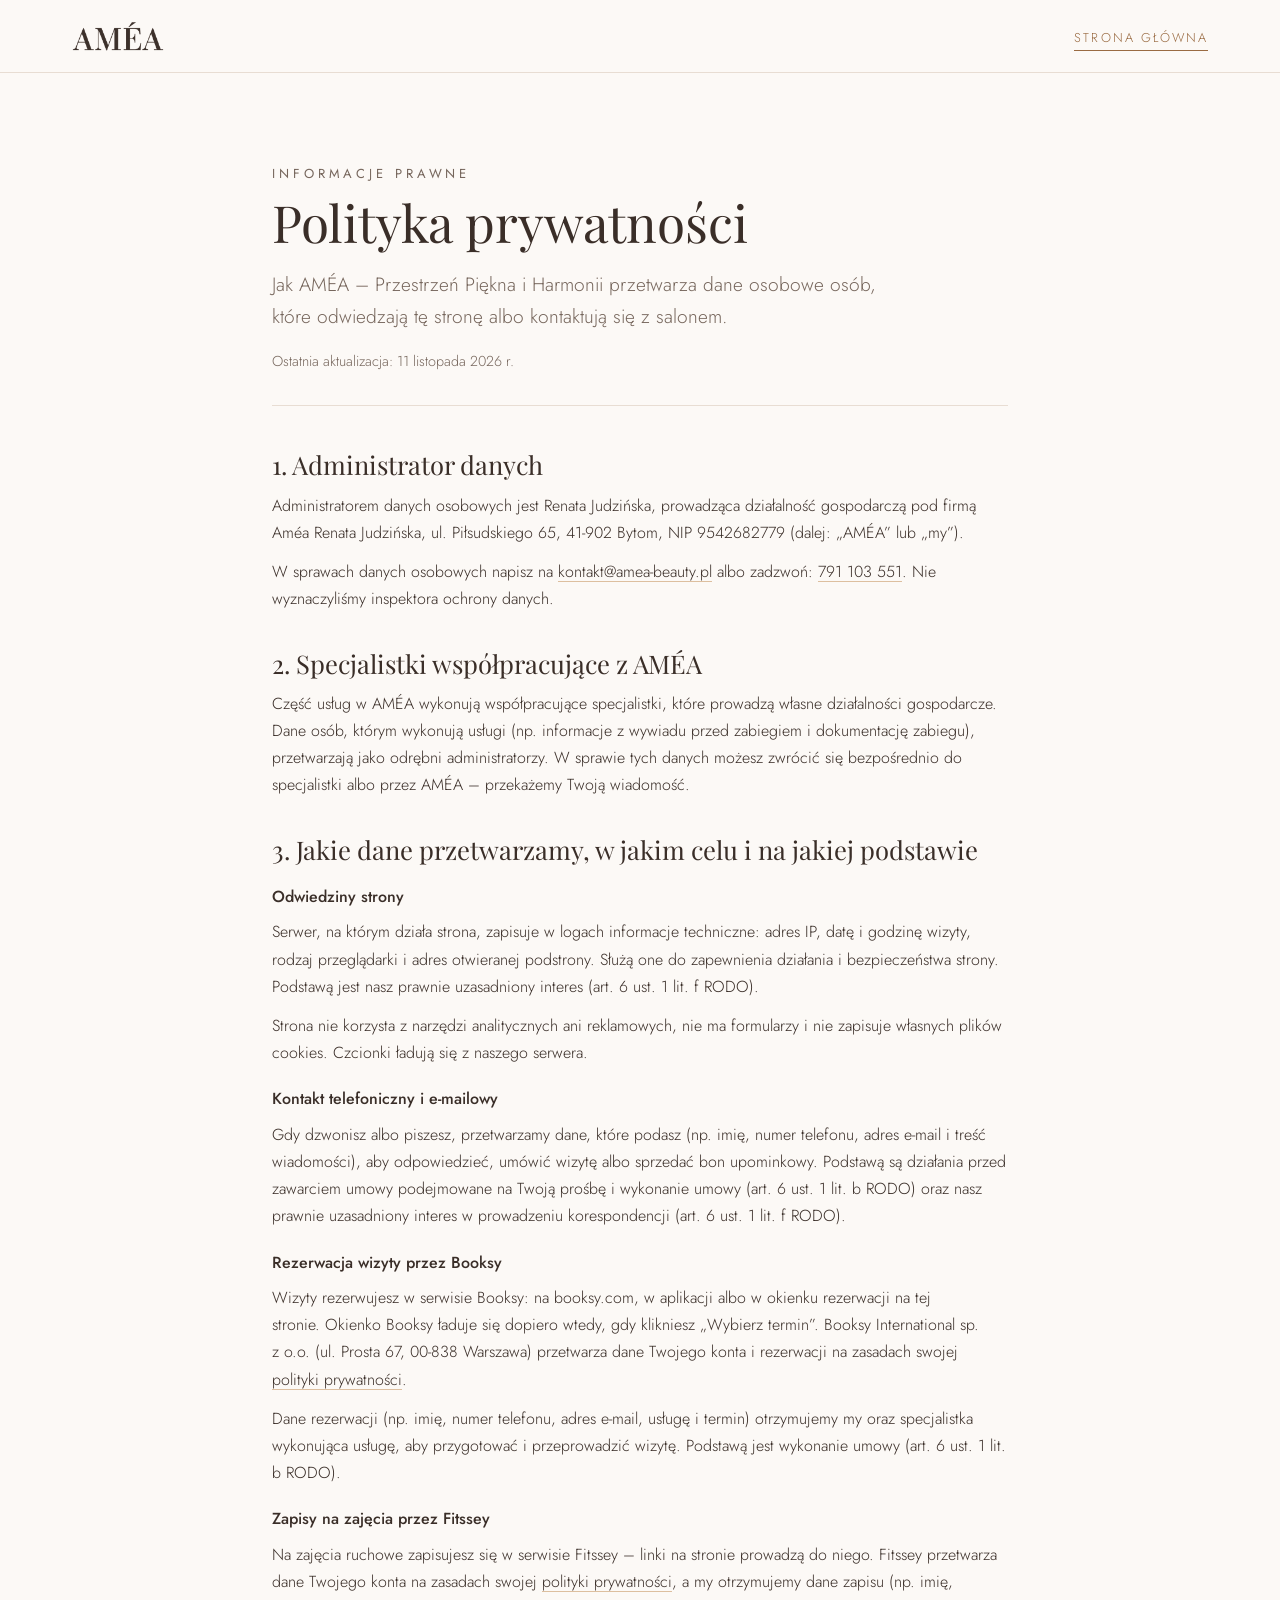
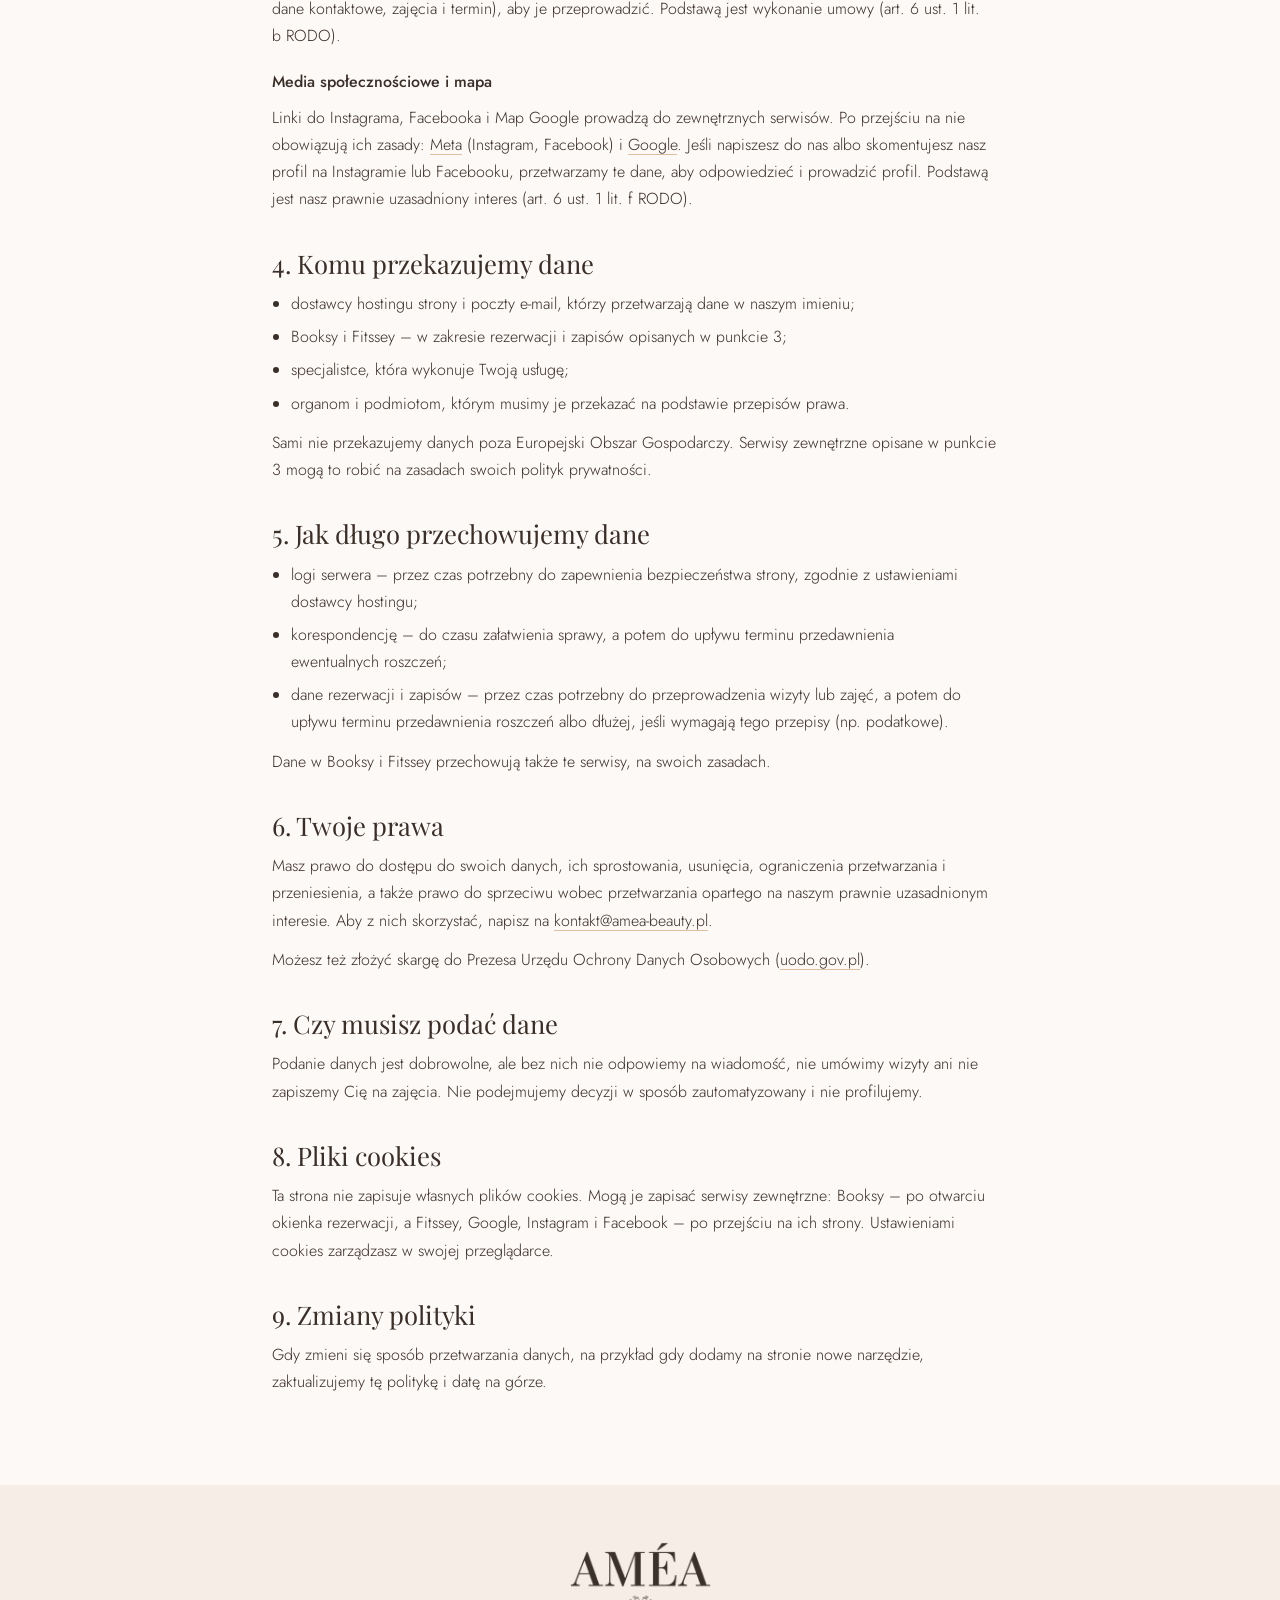
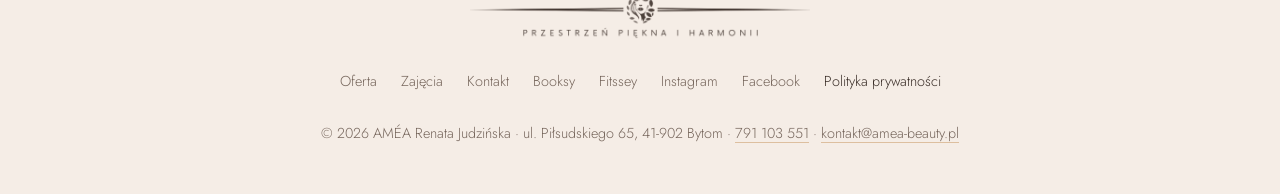
==== polityka-prywatnosci.html @ d2310e2c "Polityka prywatności i fonty z własnego serwera - polityka-prywatnosci.html: administrator (Améa Ren" ====
<!doctype html>
<html lang="pl">
<head>
  <meta charset="utf-8">
  <meta name="viewport" content="width=device-width, initial-scale=1, viewport-fit=cover">
  <title>Polityka prywatności | AMÉA – Przestrzeń Piękna i Harmonii</title>
  <meta name="description" content="Jak AMÉA – Przestrzeń Piękna i Harmonii w Bytomiu przetwarza dane osobowe: administrator, cele, podstawy, odbiorcy, okresy przechowywania, prawa i pliki cookies.">
  <meta name="theme-color" content="#FCF9F6">
  <link rel="icon" href="favicon.ico" sizes="48x48">
  <link rel="icon" type="image/png" sizes="32x32" href="assets/img/brand/favicon-32.png">
  <link rel="apple-touch-icon" href="assets/img/brand/apple-touch-icon.png">
  <link rel="preload" href="assets/fonts/playfair-display-latin.woff2" as="font" type="font/woff2" crossorigin>
  <link rel="preload" href="assets/fonts/jost-latin.woff2" as="font" type="font/woff2" crossorigin>
  <link rel="stylesheet" href="assets/css/styles.css">
  <script src="assets/js/main.js" defer></script>
</head>
<body>

<a class="skip-link" href="#main">Przejdź do treści</a>

<header class="site-header">
  <div class="wrap">
    <a class="brand" href="./" aria-label="AMÉA – strona główna"><span class="mask logo-word"></span></a>
    <a class="link" href="./">Strona główna</a>
  </div>
</header>

<!-- Polityka prywatności (RODO, art. 13). Dane administratora od salonu (10.11.2026), opis przetwarzania zgodny z tym,
     co strona faktycznie robi: bez formularzy, analityki i własnych cookies, fonty z naszego serwera, Booksy dopiero po
     kliknięciu „Wybierz termin”. Przy każdej zmianie na stronie, która dotyka danych (np. widżet Fitssey, analityka),
     zaktualizować tę stronę i datę. Projekt – do przejrzenia przez osobę znającą RODO przed publikacją. -->
<main id="main" class="legal">
  <div class="wrap">
    <header class="legal-head">
      <p class="eyebrow">Informacje prawne</p>
      <h1>Polityka prywatności</h1>
      <p class="lead">Jak AMÉA – Przestrzeń Piękna i Harmonii przetwarza dane osobowe osób, które odwiedzają tę stronę albo kontaktują się z salonem.</p>
      <p class="legal-date">Ostatnia aktualizacja: 11 listopada 2026 r.</p>
    </header>

    <section>
      <h2>1. Administrator danych</h2>
      <!-- TODO(prawne): sprawdzić w CEIDG (po NIP) dokładną nazwę firmy i adres -->
      <p>Administratorem danych osobowych jest Renata Judzińska, prowadząca działalność gospodarczą pod firmą Améa Renata Judzińska, ul. Piłsudskiego 65, 41-902 Bytom, NIP 9542682779 (dalej: „AMÉA” lub „my”).</p>
      <p>W sprawach danych osobowych napisz na <a href="mailto:kontakt@amea-beauty.pl">kontakt@amea-beauty.pl</a> albo zadzwoń: <a href="tel:+48791103551">791 103 551</a>. Nie wyznaczyliśmy inspektora ochrony danych.</p>
    </section>

    <section>
      <h2>2. Specjalistki współpracujące z AMÉA</h2>
      <p>Część usług w AMÉA wykonują współpracujące specjalistki, które prowadzą własne działalności gospodarcze. Dane osób, którym wykonują usługi (np. informacje z wywiadu przed zabiegiem i dokumentację zabiegu), przetwarzają jako odrębni administratorzy. W sprawie tych danych możesz zwrócić się bezpośrednio do specjalistki albo przez AMÉA – przekażemy Twoją wiadomość.</p>
    </section>

    <section>
      <h2>3. Jakie dane przetwarzamy, w jakim celu i na jakiej podstawie</h2>

      <h3>Odwiedziny strony</h3>
      <p>Serwer, na którym działa strona, zapisuje w logach informacje techniczne: adres IP, datę i godzinę wizyty, rodzaj przeglądarki i adres otwieranej podstrony. Służą one do zapewnienia działania i bezpieczeństwa strony. Podstawą jest nasz prawnie uzasadniony interes (art. 6 ust. 1 lit. f RODO).</p>
      <p>Strona nie korzysta z narzędzi analitycznych ani reklamowych, nie ma formularzy i nie zapisuje własnych plików cookies. Czcionki ładują się z naszego serwera.</p>

      <h3>Kontakt telefoniczny i e-mailowy</h3>
      <p>Gdy dzwonisz albo piszesz, przetwarzamy dane, które podasz (np. imię, numer telefonu, adres e-mail i treść wiadomości), aby odpowiedzieć, umówić wizytę albo sprzedać bon upominkowy. Podstawą są działania przed zawarciem umowy podejmowane na Twoją prośbę i wykonanie umowy (art. 6 ust. 1 lit. b RODO) oraz nasz prawnie uzasadniony interes w prowadzeniu korespondencji (art. 6 ust. 1 lit. f RODO).</p>

      <h3>Rezerwacja wizyty przez Booksy</h3>
      <p>Wizyty rezerwujesz w serwisie Booksy: na booksy.com, w aplikacji albo w okienku rezerwacji na tej stronie. Okienko Booksy ładuje się dopiero wtedy, gdy klikniesz „Wybierz termin”. Booksy International sp. z o.o. (ul. Prosta 67, 00-838 Warszawa) przetwarza dane Twojego konta i rezerwacji na zasadach swojej <a href="https://booksy.com/pl-pl/p/privacy" target="_blank" rel="noopener">polityki prywatności</a>.</p>
      <p>Dane rezerwacji (np. imię, numer telefonu, adres e-mail, usługę i termin) otrzymujemy my oraz specjalistka wykonująca usługę, aby przygotować i przeprowadzić wizytę. Podstawą jest wykonanie umowy (art. 6 ust. 1 lit. b RODO).</p>

      <h3>Zapisy na zajęcia przez Fitssey</h3>
      <p>Na zajęcia ruchowe zapisujesz się w serwisie Fitssey – linki na stronie prowadzą do niego. Fitssey przetwarza dane Twojego konta na zasadach swojej <a href="https://fitssey.com/pl/informacje-prawne/polityka-prywatnosci" target="_blank" rel="noopener">polityki prywatności</a>, a my otrzymujemy dane zapisu (np. imię, dane kontaktowe, zajęcia i termin), aby je przeprowadzić. Podstawą jest wykonanie umowy (art. 6 ust. 1 lit. b RODO).</p>

      <h3>Media społecznościowe i mapa</h3>
      <p>Linki do Instagrama, Facebooka i Map Google prowadzą do zewnętrznych serwisów. Po przejściu na nie obowiązują ich zasady: <a href="https://www.facebook.com/privacy/policy/" target="_blank" rel="noopener">Meta</a> (Instagram, Facebook) i <a href="https://policies.google.com/privacy" target="_blank" rel="noopener">Google</a>. Jeśli napiszesz do nas albo skomentujesz nasz profil na Instagramie lub Facebooku, przetwarzamy te dane, aby odpowiedzieć i prowadzić profil. Podstawą jest nasz prawnie uzasadniony interes (art. 6 ust. 1 lit. f RODO).</p>
    </section>

    <section>
      <h2>4. Komu przekazujemy dane</h2>
      <!-- TODO(domena): wpisać z nazwy dostawcę hostingu i poczty e-mail po wyborze domeny i hostingu -->
      <ul>
        <li>dostawcy hostingu strony i poczty e-mail, którzy przetwarzają dane w naszym imieniu;</li>
        <li>Booksy i Fitssey – w zakresie rezerwacji i zapisów opisanych w punkcie 3;</li>
        <li>specjalistce, która wykonuje Twoją usługę;</li>
        <li>organom i podmiotom, którym musimy je przekazać na podstawie przepisów prawa.</li>
      </ul>
      <p>Sami nie przekazujemy danych poza Europejski Obszar Gospodarczy. Serwisy zewnętrzne opisane w punkcie 3 mogą to robić na zasadach swoich polityk prywatności.</p>
    </section>

    <section>
      <h2>5. Jak długo przechowujemy dane</h2>
      <ul>
        <li>logi serwera – przez czas potrzebny do zapewnienia bezpieczeństwa strony, zgodnie z ustawieniami dostawcy hostingu;</li>
        <li>korespondencję – do czasu załatwienia sprawy, a potem do upływu terminu przedawnienia ewentualnych roszczeń;</li>
        <li>dane rezerwacji i zapisów – przez czas potrzebny do przeprowadzenia wizyty lub zajęć, a potem do upływu terminu przedawnienia roszczeń albo dłużej, jeśli wymagają tego przepisy (np. podatkowe).</li>
      </ul>
      <p>Dane w Booksy i Fitssey przechowują także te serwisy, na swoich zasadach.</p>
    </section>

    <section>
      <h2>6. Twoje prawa</h2>
      <p>Masz prawo do dostępu do swoich danych, ich sprostowania, usunięcia, ograniczenia przetwarzania i przeniesienia, a także prawo do sprzeciwu wobec przetwarzania opartego na naszym prawnie uzasadnionym interesie. Aby z nich skorzystać, napisz na <a href="mailto:kontakt@amea-beauty.pl">kontakt@amea-beauty.pl</a>.</p>
      <p>Możesz też złożyć skargę do Prezesa Urzędu Ochrony Danych Osobowych (<a href="https://uodo.gov.pl" target="_blank" rel="noopener">uodo.gov.pl</a>).</p>
    </section>

    <section>
      <h2>7. Czy musisz podać dane</h2>
      <p>Podanie danych jest dobrowolne, ale bez nich nie odpowiemy na wiadomość, nie umówimy wizyty ani nie zapiszemy Cię na zajęcia. Nie podejmujemy decyzji w sposób zautomatyzowany i nie profilujemy.</p>
    </section>

    <section>
      <h2>8. Pliki cookies</h2>
      <p>Ta strona nie zapisuje własnych plików cookies. Mogą je zapisać serwisy zewnętrzne: Booksy – po otwarciu okienka rezerwacji, a Fitssey, Google, Instagram i Facebook – po przejściu na ich strony. Ustawieniami cookies zarządzasz w swojej przeglądarce.</p>
    </section>

    <section>
      <h2>9. Zmiany polityki</h2>
      <p>Gdy zmieni się sposób przetwarzania danych, na przykład gdy dodamy na stronie nowe narzędzie, zaktualizujemy tę politykę i datę na górze.</p>
    </section>
  </div>
</main>

<footer class="site-footer">
  <div class="wrap">
    <span class="mask logo-full" role="img" aria-label="AMÉA – Przestrzeń Piękna i Harmonii"></span>
    <nav class="footer-links" aria-label="Stopka">
      <a href="./#oferta">Oferta</a>
      <a href="./#zajecia">Zajęcia</a>
      <a href="./#kontakt">Kontakt</a>
      <a href="https://booksy.com/pl-pl/339658_amea-holistyczna-przestrzen-piekna-i-harmonii_salon-kosmetyczny_12355_bytom" target="_blank" rel="noopener">Booksy</a>
      <a href="https://app.fitssey.com/3329969456/frontoffice" target="_blank" rel="noopener">Fitssey</a>
      <a href="https://www.instagram.com/beauty_amea/" target="_blank" rel="noopener">Instagram</a>
      <a href="https://www.facebook.com/BeautyAmea" target="_blank" rel="noopener">Facebook</a>
      <a href="polityka-prywatnosci.html" aria-current="page">Polityka prywatności</a>
    </nav>
    <p><span>© <span id="year">2026</span> AMÉA Renata Judzińska</span> · <span>ul. Piłsudskiego 65, 41-902 Bytom</span> · <a href="tel:+48791103551">791 103 551</a> · <a href="mailto:kontakt@amea-beauty.pl">kontakt@amea-beauty.pl</a></p>
  </div>
</footer>

</body>
</html>
---- assets/css/styles.css ----
/* AMÉA – one-page site
   Light, airy layout built around the logo lockup (Didone wordmark, hairline rule, emblem).
   Recurring motif: arched photo frames, echoing the studio's arched mirror and doorway.
   Palette "Karmel" (chosen during the sketch review). */

/* Fonts served from this site (assets/fonts, SIL OFL 1.1 – licences next to the files), not from Google:
   nothing is sent to a third party on page load. Variable fonts, Latin + Latin Extended (Polish) subsets from Google Fonts. */
@font-face { font-family: "Jost"; font-style: normal; font-weight: 300 500; font-display: swap; src: url(../fonts/jost-latin-ext.woff2) format("woff2"); unicode-range: U+0100-02BA, U+02BD-02C5, U+02C7-02CC, U+02CE-02D7, U+02DD-02FF, U+0304, U+0308, U+0329, U+1D00-1DBF, U+1E00-1E9F, U+1EF2-1EFF, U+2020, U+20A0-20AB, U+20AD-20C4, U+2113, U+2C60-2C7F, U+A720-A7FF; }
@font-face { font-family: "Jost"; font-style: normal; font-weight: 300 500; font-display: swap; src: url(../fonts/jost-latin.woff2) format("woff2"); unicode-range: U+0000-00FF, U+0131, U+0152-0153, U+02BB-02BC, U+02C6, U+02DA, U+02DC, U+0304, U+0308, U+0329, U+2000-206F, U+20AC, U+2122, U+2191, U+2193, U+2212, U+2215, U+FEFF, U+FFFD; }
@font-face { font-family: "Playfair Display"; font-style: italic; font-weight: 400; font-display: swap; src: url(../fonts/playfair-display-italic-latin-ext.woff2) format("woff2"); unicode-range: U+0100-02BA, U+02BD-02C5, U+02C7-02CC, U+02CE-02D7, U+02DD-02FF, U+0304, U+0308, U+0329, U+1D00-1DBF, U+1E00-1E9F, U+1EF2-1EFF, U+2020, U+20A0-20AB, U+20AD-20C4, U+2113, U+2C60-2C7F, U+A720-A7FF; }
@font-face { font-family: "Playfair Display"; font-style: italic; font-weight: 400; font-display: swap; src: url(../fonts/playfair-display-italic-latin.woff2) format("woff2"); unicode-range: U+0000-00FF, U+0131, U+0152-0153, U+02BB-02BC, U+02C6, U+02DA, U+02DC, U+0304, U+0308, U+0329, U+2000-206F, U+20AC, U+2122, U+2191, U+2193, U+2212, U+2215, U+FEFF, U+FFFD; }
@font-face { font-family: "Playfair Display"; font-style: normal; font-weight: 400 500; font-display: swap; src: url(../fonts/playfair-display-latin-ext.woff2) format("woff2"); unicode-range: U+0100-02BA, U+02BD-02C5, U+02C7-02CC, U+02CE-02D7, U+02DD-02FF, U+0304, U+0308, U+0329, U+1D00-1DBF, U+1E00-1E9F, U+1EF2-1EFF, U+2020, U+20A0-20AB, U+20AD-20C4, U+2113, U+2C60-2C7F, U+A720-A7FF; }
@font-face { font-family: "Playfair Display"; font-style: normal; font-weight: 400 500; font-display: swap; src: url(../fonts/playfair-display-latin.woff2) format("woff2"); unicode-range: U+0000-00FF, U+0131, U+0152-0153, U+02BB-02BC, U+02C6, U+02DA, U+02DC, U+0304, U+0308, U+0329, U+2000-206F, U+20AC, U+2122, U+2191, U+2193, U+2212, U+2215, U+FEFF, U+FFFD; }

:root {
  --bg: #FCF9F6;        /* porcelain */
  --surface: #F5EDE6;   /* warm blush band */
  --card: #FFFFFF;
  --ink: #3A2E28;       /* espresso: text and logo */
  --muted: #76665C;
  --line: #E8DDD3;
  --accent: #9A6B42;    /* caramel: buttons, links, numbers */
  --on-accent: #FFFFFF;
  --soft: #DDBF9F;      /* light caramel: image backdrops, details */

  --f-display: "Playfair Display", "Bodoni 72", Didot, Georgia, serif;
  --f-body: "Jost", "Futura", "Century Gothic", system-ui, sans-serif;

  --step--1: .8125rem;
  --step-0: 1rem;
  --step-1: 1.2rem;
  --step-2: 1.6rem;
  --step-3: clamp(1.9rem, 3.6vw, 2.6rem);

  --radius: 12px;
  --arch: 999px 999px 8px 8px;
  --header-h: 72px;
  --head-gap: clamp(32px, 4vw, 48px); /* section heading → its content */

  color-scheme: light;
}

/* ---------- Base ---------- */

*, *::before, *::after { box-sizing: border-box; }
html { scroll-behavior: smooth; scroll-padding-top: calc(var(--header-h) + 12px); -webkit-text-size-adjust: 100%; }
@media (prefers-reduced-motion: reduce) { html { scroll-behavior: auto; } }

body {
  margin: 0;
  background: var(--bg);
  color: var(--ink);
  font-family: var(--f-body);
  font-weight: 300;
  font-size: var(--step-0);
  line-height: 1.7;
}

h1, h2, h3 { font-family: var(--f-display); font-weight: 400; line-height: 1.15; margin: 0; text-wrap: balance; color: var(--ink); }
h2 { font-size: var(--step-3); }
h3 { font-size: var(--step-2); }
p { margin: 0; }
p, li, dd { text-wrap: pretty; }
a { color: inherit; }
/* Inline links in running text (phone, social, cross-links): light hairline, darker on hover */
p a:not([class]), dd a:not([class]) { text-decoration-color: var(--soft); text-underline-offset: 4px; text-decoration-thickness: 1px; transition: text-decoration-color .2s; }
p a:not([class]):hover, dd a:not([class]):hover { text-decoration-color: var(--ink); }
img { display: block; max-width: 100%; height: auto; }
[hidden] { display: none !important; } /* author display rules (e.g. .panel) must not override hidden */
:focus-visible { outline: 2px solid var(--accent); outline-offset: 3px; }

.sr-only { position: absolute; width: 1px; height: 1px; overflow: hidden; clip: rect(0 0 0 0); white-space: nowrap; }
.skip-link { position: absolute; left: 16px; top: -100px; z-index: 50; background: var(--ink); color: var(--bg); padding: 10px 16px; border-radius: 999px; }
.skip-link:focus { top: 12px; }

.wrap {
  max-width: 1200px;
  margin-inline: auto;
  padding-left: max(16px, env(safe-area-inset-left, 0px));
  padding-right: max(16px, env(safe-area-inset-right, 0px));
}
@media (min-width: 700px) {
  .wrap { padding-left: max(32px, env(safe-area-inset-left, 0px)); padding-right: max(32px, env(safe-area-inset-right, 0px)); }
}
section > .wrap { padding-block: clamp(64px, 9vw, 120px); }
.band { background: var(--surface); }
section.band-tight > .wrap { padding-block: clamp(40px, 6vw, 80px); } /* a band around a single framed card (voucher) */

.eyebrow { font-size: var(--step--1); letter-spacing: .3em; text-transform: uppercase; color: var(--muted); font-weight: 400; }
.lead { font-size: var(--step-1); color: var(--muted); max-width: 58ch; }
.prose { display: grid; gap: 1em; max-width: 62ch; }
.stack { display: grid; gap: 20px; }
.stack > .eyebrow, .philo-head > .eyebrow { margin-bottom: -8px; } /* the eyebrow belongs to its heading */
.center { text-align: center; justify-items: center; }

/* ---------- Logo masks ----------
   The logo PNGs are alpha masks; the visible color comes from --ink. */

.mask { display: block; background: var(--ink); -webkit-mask: var(--src) center / contain no-repeat; mask: var(--src) center / contain no-repeat; }
.logo-word { --src: url(../img/brand/logo-word.png); aspect-ratio: 610 / 200; }
.logo-full { --src: url(../img/brand/logo-full.png); aspect-ratio: 1456 / 426; }
.emblem { --src: url(../img/brand/emblem.png); aspect-ratio: 128 / 134; }

.divider { display: flex; align-items: center; gap: 14px; width: min(100%, 520px); margin-inline: auto; }
.divider::before, .divider::after { content: ""; flex: 1; height: 1px; }
.divider::before { background: linear-gradient(to right, transparent, var(--ink)); }
.divider::after { background: linear-gradient(to left, transparent, var(--ink)); }
.divider .emblem { width: 40px; flex: none; }

/* ---------- Buttons & links ---------- */

.btn {
  display: inline-flex; align-items: center; justify-content: center; gap: 8px;
  min-height: 48px; padding: 0 28px; border-radius: 999px;
  font: 400 var(--step--1)/1 var(--f-body); letter-spacing: .2em; text-transform: uppercase;
  text-decoration: none; border: 1px solid var(--accent); cursor: pointer;
  transition: background-color .2s, border-color .2s, translate .1s;
}
.btn:active { translate: 0 1px; }
.btn-solid { background: var(--accent); color: var(--on-accent); }
/* Darken on hover: lightening the caramel would drop white text below 4.5:1 */
.btn-solid:hover { background: color-mix(in srgb, var(--accent) 85%, var(--ink)); border-color: color-mix(in srgb, var(--accent) 85%, var(--ink)); }
.btn-ghost { background: transparent; color: var(--ink); border-color: var(--ink); }
.btn-ghost:hover { background: color-mix(in srgb, var(--ink) 6%, transparent); }
.btn-row { display: flex; flex-wrap: wrap; gap: 12px; }

/* Underline is a background line, so hover can draw an espresso line over the caramel one */
.link {
  color: var(--accent); font-size: .8rem; letter-spacing: .16em; text-transform: uppercase; text-decoration: none; padding-block: 6px 2px;
  background: linear-gradient(var(--ink), var(--ink)) left bottom / 0 1px no-repeat, linear-gradient(var(--accent), var(--accent)) left bottom / 100% 1px no-repeat;
  transition: color .25s, background-size .45s cubic-bezier(.3, .7, .2, 1);
}
.link:hover, .link:focus-visible, a:hover .link, a:focus-visible .link { color: var(--ink); background-size: 100% 1px, 100% 1px; }

/* ---------- Photos ---------- */

/* Photo corners are 8px like the foot of --arch; cards keep --radius */
.photo { margin: 0; position: relative; overflow: hidden; border-radius: 8px; background: linear-gradient(160deg, var(--surface), var(--soft)); }
.photo img { width: 100%; height: 100%; object-fit: cover; }
.photo.arch { border-radius: var(--arch); }
/* Hairline arch line around the featured photos (hero, O nas, Kontakt); the outline follows the radius */
.framed { --frame-offset: 12px; outline: 1px solid var(--soft); outline-offset: var(--frame-offset); }
@media (max-width: 820px) { .framed { --frame-offset: 10px; } }
.band .photo { background: linear-gradient(160deg, var(--bg), var(--soft)); }

/* Portraits on a white studio backdrop: multiply turns the white into the warm frame color */
.photo.studio, .portrait.studio { isolation: isolate; background: linear-gradient(170deg, var(--surface) 35%, color-mix(in srgb, var(--soft) 50%, var(--surface))); }
.studio img { mix-blend-mode: multiply; }

.stars { color: var(--accent); letter-spacing: .1em; font-size: .85em; }

/* ---------- Header ---------- */

body::before { content: ""; position: fixed; inset: 0 0 auto; height: env(safe-area-inset-top, 0px); z-index: 25; background: var(--bg); }
.site-header {
  position: sticky; top: env(safe-area-inset-top, 0px); z-index: 20;
  background: color-mix(in srgb, var(--bg) 94%, transparent);
  -webkit-backdrop-filter: blur(8px); backdrop-filter: blur(8px);
  border-bottom: 1px solid var(--line);
}
.site-header .wrap { display: flex; align-items: center; justify-content: space-between; gap: 24px; min-height: var(--header-h); }
.brand { display: block; width: 92px; flex: none; }
.nav { display: flex; gap: 26px; }
.nav a { text-decoration: none; font-size: .88rem; letter-spacing: .06em; color: var(--muted); }
.nav a:hover { color: var(--ink); }
.nav a[aria-current] { color: var(--ink); position: relative; }
.nav a[aria-current]::after { content: ""; position: absolute; left: 0; right: 0; bottom: -6px; height: 1px; background: var(--accent); }
.menu-btn { display: none; background: none; border: 1px solid var(--line); color: var(--ink); border-radius: 999px; min-height: 44px; padding: 0 18px; font: inherit; cursor: pointer; }
.header-cta { display: flex; gap: 10px; align-items: center; }

@media (max-width: 1000px) {
  .nav {
    display: none; position: absolute; top: 100%; left: 0; right: 0; flex-direction: column; gap: 0;
    background: var(--bg); border-bottom: 1px solid var(--line);
    padding: 8px max(16px, env(safe-area-inset-right, 0px)) 16px max(16px, env(safe-area-inset-left, 0px));
  }
  .nav.open { display: flex; }
  .nav a { padding: 12px 0; border-bottom: 1px solid var(--line); font-size: 1rem; }
  .nav a[aria-current] { color: var(--accent); }
  .nav a[aria-current]::after { display: none; }
  .menu-btn { display: inline-flex; align-items: center; }
}
@media (max-width: 520px) { .header-cta .btn { display: none; } }

/* ---------- Hero ---------- */

.hero .wrap { display: grid; grid-template-columns: 1fr 1fr; gap: clamp(32px, 6vw, 88px); align-items: center; padding-block: clamp(40px, 6vw, 80px) clamp(56px, 8vw, 104px); }
.hero .stack { gap: 28px; justify-items: start; }
.hero h1 { justify-self: stretch; }
.hero .logo-full { width: min(100%, 460px); }
.hero .lead { color: var(--ink); }
.hero .photo { aspect-ratio: 4 / 5; max-width: 480px; width: 100%; justify-self: end; }
.hero .photo img { object-position: 46% 0; } /* portret jest poziomy: kadr na twarz */
.facts { display: flex; flex-wrap: wrap; gap: 8px 28px; padding-top: 20px; border-top: 1px solid var(--line); font-size: .9rem; color: var(--muted); width: 100%; }
.facts strong { color: var(--ink); font-weight: 500; }
@media (max-width: 820px) {
  .hero .wrap { grid-template-columns: 1fr; }
  .hero .photo { justify-self: center; max-width: min(380px, calc(100% - 28px)); } /* room for the .framed line */
}
@media (max-width: 520px) { .btn-row:has(> .btn + .btn) > .btn { flex: 1 1 100%; } } /* two buttons wrap anyway: stack them full width */

/* ---------- About ---------- */

/* Photo on the left so the section does not repeat the hero (text | arch) right above it */
.about .wrap { display: grid; grid-template-columns: .9fr 1.1fr; gap: clamp(32px, 6vw, 80px); align-items: center; }
.about .photo { order: -1; aspect-ratio: 4 / 5; max-width: 440px; width: 100%; justify-self: start; }
.about .prose p:first-child { font-size: var(--step-1); line-height: 1.6; } /* opening paragraph reads as the intro */
@media (max-width: 820px) {
  .about .wrap { grid-template-columns: 1fr; }
  .about .photo { order: 0; justify-self: center; max-width: min(380px, calc(100% - 28px)); } /* phones: text first, as before */
}

/* ---------- Philosophy ---------- */

.philo-head { display: grid; gap: 20px; justify-items: center; text-align: center; }
.philo-head .lead { margin-inline: auto; }
.pillars { display: grid; grid-template-columns: repeat(4, 1fr); gap: 16px; margin-top: var(--head-gap); }
.pillar {
  padding: 48px 24px 28px; display: flex; flex-direction: column; align-items: center; gap: 10px; min-width: 0; text-align: center;
  border: 1px solid var(--line); border-radius: 999px 999px var(--radius) var(--radius); background: var(--card);
  color: inherit; text-decoration: none; transition: border-color .25s, box-shadow .25s, transform .25s;
}
.pillar .num { font-family: var(--f-display); font-style: italic; font-size: 1.15rem; line-height: 1; color: var(--accent); margin-bottom: 6px; }
.pillar h3 { font-size: 1.4rem; }
.pillar > p:not(.eyebrow) { color: var(--muted); font-size: .95rem; }
.pillar .link { margin-top: auto; }
a.pillar:hover, a.pillar:focus-visible { border-color: var(--soft); box-shadow: 0 22px 40px -28px color-mix(in srgb, var(--ink) 45%, transparent); transform: translateY(-4px); }
@media (prefers-reduced-motion: reduce) { a.pillar:hover, a.pillar:focus-visible { transform: none; } }
@media (max-width: 900px) { .pillars { grid-template-columns: 1fr 1fr; } }
@media (max-width: 520px) { .pillars { grid-template-columns: 1fr; } .pillar { padding-top: 40px; } }

.longevity {
  margin-top: 56px; display: grid; grid-template-columns: auto 1fr; gap: 12px 48px; align-items: center;
  border-block: 1px solid var(--soft); padding-block: clamp(28px, 4vw, 44px);
}
.longevity .word { font-family: var(--f-display); font-style: italic; font-size: var(--step-3); color: var(--accent); }
.longevity p { max-width: 62ch; font-size: var(--step-1); }
@media (max-width: 700px) { .longevity { grid-template-columns: 1fr; } }

/* ---------- Diagnostics ---------- */

.diag .wrap { display: grid; grid-template-columns: .9fr 1.1fr; gap: clamp(32px, 6vw, 80px); align-items: start; }
.steps { list-style: none; margin: 0; padding: 0; display: grid; counter-reset: step; }
.steps li { counter-increment: step; display: grid; grid-template-columns: 56px 1fr; gap: 16px; padding: 18px 0; border-bottom: 1px solid var(--line); }
.steps li:first-child { border-top: 1px solid var(--line); }
.steps li::before { content: counter(step, decimal-leading-zero); font-family: var(--f-display); font-size: 1.5rem; color: var(--accent); line-height: 1.2; }
.steps b { font-weight: 500; display: block; }
.steps span { color: var(--muted); font-size: .95rem; }
.price-tag { font-family: var(--f-display); font-size: var(--step-2); }
.price-tag small { font-family: var(--f-body); font-size: var(--step--1); color: var(--muted); letter-spacing: .12em; }
@media (max-width: 820px) { .diag .wrap { grid-template-columns: 1fr; } }

/* ---------- Offer ---------- */

.offer-head { display: flex; flex-wrap: wrap; justify-content: space-between; align-items: end; gap: 20px; }
/* Closing row under the cards: a note on prices + the full price list on Booksy (classes tab: Fitssey; switched in main.js) */
.offer-foot { display: flex; flex-wrap: wrap; justify-content: space-between; align-items: baseline; gap: 12px 32px; margin-top: 40px; padding-top: 24px; border-top: 1px solid var(--line); }
.offer-foot p { color: var(--muted); max-width: 52ch; }
.tabs { display: flex; flex-wrap: wrap; gap: 8px; margin-top: var(--head-gap); }
.tab {
  flex: none; min-height: 44px; padding: 0 20px; border-radius: 999px; border: 1px solid var(--line);
  background: var(--card); color: var(--muted); font: 400 .92rem var(--f-body); cursor: pointer;
  transition: color .2s, background-color .2s, border-color .2s;
}
.tab:hover { color: var(--ink); border-color: var(--soft); }
.tab[aria-selected="true"] { background: var(--ink); color: var(--bg); border-color: var(--ink); }

.panel { margin-top: 28px; display: grid; gap: 24px; }
.panel-intro { display: flex; flex-wrap: wrap; justify-content: space-between; gap: 12px 32px; align-items: baseline; }
.panel-intro p { max-width: 62ch; color: var(--muted); }

.cards { display: grid; grid-template-columns: repeat(auto-fill, minmax(280px, 1fr)); gap: 16px; }
/* Ruch has four cards: one row, 2 × 2 on laptops and tablets, one column on phones (no lone card in a second row) */
#p-ruch .cards { grid-template-columns: repeat(4, minmax(0, 1fr)); }
@media (max-width: 1100px) { #p-ruch .cards { grid-template-columns: repeat(2, minmax(0, 1fr)); } }
@media (max-width: 600px) { #p-ruch .cards { grid-template-columns: 1fr; } }
.card { background: var(--card); border: 1px solid var(--line); border-radius: var(--radius); padding: 26px; display: flex; flex-direction: column; gap: 14px; min-width: 0; }
.card h3 { font-size: 1.4rem; }
.card .for { color: var(--muted); font-size: .92rem; }
/* Pinned to the bottom so prices and links line up across a row of cards with different text lengths */
.card-foot { display: flex; justify-content: space-between; align-items: center; gap: 12px; margin-top: auto; padding-top: 4px; }
.card-foot > .link:only-child { margin-left: auto; } /* no price: the link keeps its place on the right */

.tiers { list-style: none; margin: 0; padding: 0; display: grid; }
.tiers li { display: flex; justify-content: space-between; gap: 12px; padding: 8px 0; border-top: 1px solid var(--line); font-size: .92rem; }
.tiers li span:last-child { white-space: nowrap; font-variant-numeric: tabular-nums; color: var(--muted); }
.tiers .lvl { letter-spacing: .16em; font-size: .76rem; text-transform: uppercase; }

.from { font-family: var(--f-display); font-size: 1.3rem; }
.from small { font-family: var(--f-body); font-size: .72rem; letter-spacing: .14em; text-transform: uppercase; color: var(--muted); margin-right: 6px; }

details.more { background: var(--card); border: 1px solid var(--line); border-radius: var(--radius); }
details.more summary { cursor: pointer; padding: 18px 26px; list-style: none; display: flex; justify-content: space-between; gap: 12px; }
details.more summary::-webkit-details-marker { display: none; }
details.more summary::after { content: "+"; font-size: 1.3rem; line-height: 1; color: var(--accent); }
details.more[open] summary::after { content: "–"; }
.pricelist { columns: 2 300px; column-gap: 40px; padding: 0 26px 20px; margin: 0; list-style: none; }
.pricelist li { break-inside: avoid; border-top: 1px solid var(--line); font-size: .92rem; }
.pricelist li > a { display: flex; align-items: baseline; gap: 12px; padding: 7px 0; color: inherit; text-decoration: none; }
.pricelist li > a span:first-child { flex: 1; }
.pricelist li span:last-child { white-space: nowrap; color: var(--muted); font-variant-numeric: tabular-nums; }
/* Each row opens the service panel: a narrow arrow marks it, on hover the arrow and price turn caramel */
.pricelist li > a::after { content: "→"; flex: none; width: 1.2em; text-align: right; color: var(--soft); transition: color .2s, translate .2s; }
.pricelist li > a:focus-visible::after { color: var(--accent); }
@media (hover: hover) {
  .pricelist li > a:hover::after { color: var(--accent); translate: 3px 0; }
  .pricelist li > a:hover span:last-child { color: var(--accent); }
}

/* Compact service tiles (Women's Ritual; also fits a future seasonal block) */
.mini-cards { display: grid; grid-template-columns: repeat(auto-fill, minmax(240px, 1fr)); gap: 12px; }
.mini-cards > * { border: 1px solid var(--line); border-radius: var(--radius); padding: 16px 18px; display: grid; grid-template-rows: auto 1fr auto; gap: 4px; background: var(--card); }
/* Tiles that open the service panel: the whole tile is the link; the time · price line gets an "Umów" on the right */
.mini-cards > a { color: inherit; text-decoration: none; transition: border-color .2s; }
.mini-cards > a small { display: flex; justify-content: space-between; gap: 12px; }
.mini-cards > a small::after { content: "Umów"; color: var(--accent); font-size: .74rem; letter-spacing: .16em; text-transform: uppercase; }
@media (hover: hover) { .mini-cards > a:hover { border-color: var(--soft); } }
.mini-cards b { font-family: var(--f-display); font-size: 1.15rem; font-weight: 400; line-height: 1.3; margin-bottom: 2px; }
.mini-cards span { color: var(--muted); font-size: .88rem; }
.mini-cards small { margin-top: 6px; font-size: .85rem; font-variant-numeric: tabular-nums; }

/* Service panel: a sheet from the right (desktop) or from the bottom (phone) with the treatment's details,
   option and area/length; "Wybierz termin" opens the booking window below on exactly that service. */
html:has(.sheet[open]) { overflow: hidden; }
.sheet {
  position: fixed; inset: 0 0 0 auto; margin: 0; padding: 0; border: 0;
  width: min(560px, 100%); max-width: none; height: 100%; max-height: none;
  background: var(--bg); color: var(--ink); box-shadow: -30px 0 80px rgb(58 46 40 / .18);
  flex-direction: column; overflow: hidden;
}
.sheet[open] { display: flex; }
.sheet::backdrop { background: rgb(58 46 40 / .45); }
.sheet-head { flex: none; display: flex; align-items: center; justify-content: flex-end; min-height: 64px; padding: 8px 20px 8px 32px; }
.sheet-close { margin-left: auto; width: 44px; height: 44px; border-radius: 50%; border: 1px solid var(--line); background: var(--card); cursor: pointer; position: relative; }
.sheet-close::before, .sheet-close::after { content: ""; position: absolute; left: 50%; top: 50%; width: 16px; height: 1px; background: var(--ink); translate: -50% -50%; rotate: 45deg; }
.sheet-close::after { rotate: -45deg; }
.sheet-close:hover { border-color: var(--soft); }

.sheet-body { flex: 1; overflow-y: auto; overscroll-behavior: contain; padding: 0 32px 32px; display: grid; align-content: start; gap: 28px; }
.sheet-title { display: grid; gap: 12px; }
.sheet-title .eyebrow { margin-bottom: -4px; }
.sheet-title h2 { font-size: clamp(1.8rem, 5vw, 2.3rem); }
.sheet-title .tagline { font-size: .72rem; letter-spacing: .22em; text-transform: uppercase; color: var(--accent); }
.sheet-title .sheet-for { color: var(--muted); }

.sheet fieldset { border: 0; margin: 0; padding: 0; min-width: 0; display: grid; gap: 8px; }
.sheet legend { padding: 0; margin-bottom: 10px; }
.sheet fieldset input { position: absolute; opacity: 0; pointer-events: none; }
.opt, .chip { position: relative; }
[data-part="level"] { display: grid; gap: 28px; }
[data-part="level"]:empty { display: none; }
/* Level: rows like the card's tiers, the chosen one framed in caramel */
.opt { display: flex; align-items: center; gap: 14px; padding: 14px 18px; border: 1px solid var(--line); border-radius: 10px; background: var(--card); cursor: pointer; transition: border-color .2s, box-shadow .2s; }
.opt::before { content: ""; flex: none; width: 16px; height: 16px; border-radius: 50%; border: 1px solid var(--soft); box-shadow: inset 0 0 0 4px var(--card); transition: background-color .2s, border-color .2s; }
@media (hover: hover) { .opt:hover { border-color: var(--soft); } .chip span:hover { color: var(--ink); border-color: var(--soft); } }
.opt:has(input:checked) { border-color: var(--accent); box-shadow: inset 0 0 0 1px var(--accent); }
.opt:has(input:checked)::before { background: var(--accent); border-color: var(--accent); }
.opt:has(input:focus-visible) { outline: 2px solid var(--accent); outline-offset: 3px; }
.opt-name { flex: 1; letter-spacing: .16em; font-size: .8rem; text-transform: uppercase; }
.opt-name.plain { letter-spacing: normal; font-size: .95rem; text-transform: none; }
.opt-price { white-space: nowrap; font-variant-numeric: tabular-nums; color: var(--muted); font-size: .92rem; }
/* Area: pills like the offer tabs */
.chips { grid-template-columns: none; display: flex !important; flex-wrap: wrap; }
.chips legend { width: 100%; }
.chip span { display: inline-flex; align-items: center; min-height: 40px; padding: 0 18px; border-radius: 999px; border: 1px solid var(--line); background: var(--card); color: var(--muted); font-size: .9rem; cursor: pointer; transition: color .2s, background-color .2s, border-color .2s; }
.chip input:checked + span { background: var(--ink); border-color: var(--ink); color: var(--bg); }
.chip input:focus-visible + span { outline: 2px solid var(--accent); outline-offset: 3px; }

.sheet-block { display: grid; gap: 12px; }
.sheet-block h3, .fold summary { font-family: var(--f-body); font-size: var(--step--1); letter-spacing: .3em; text-transform: uppercase; color: var(--muted); }
.sheet-block > p { color: var(--muted); }
.sheet-steps { list-style: none; margin: 0; padding: 0; counter-reset: step; display: grid; }
.sheet-steps li { counter-increment: step; display: grid; grid-template-columns: 28px 1fr; gap: 8px; padding: 10px 0; border-top: 1px solid var(--line); font-size: .95rem; }
.sheet-steps li::before { content: counter(step); font-family: var(--f-display); color: var(--accent); }
.fold { border-top: 1px solid var(--line); }
.fold + .fold { margin-top: -28px; }
.fold:last-child { border-bottom: 1px solid var(--line); }
.fold summary { cursor: pointer; list-style: none; display: flex; justify-content: space-between; padding: 14px 0; }
.fold summary::-webkit-details-marker { display: none; }
.fold summary::after { content: "+"; color: var(--accent); font-size: 1.2rem; line-height: 1; letter-spacing: 0; }
.fold[open] summary::after { content: "–"; }
.fold ul { margin: 0 0 14px; padding-left: 1.1em; color: var(--muted); font-size: .95rem; }

.sheet-foot { flex: none; display: flex; align-items: center; justify-content: space-between; gap: 12px 20px; padding: 16px 32px calc(16px + env(safe-area-inset-bottom, 0px)); border-top: 1px solid var(--line); background: var(--card); }
.sheet-foot .btn { flex: none; white-space: nowrap; }
.sum { display: grid; gap: 2px; min-width: 0; }
.sum-name { font-size: .78rem; letter-spacing: .14em; text-transform: uppercase; color: var(--muted); }
.sum-name:empty { display: none; }
.sum-price { font-family: var(--f-display); font-size: 1.35rem; }
.sum-price small { font-family: var(--f-body); font-size: .85rem; color: var(--muted); margin-left: 8px; }
.sum-price.is-quote { font-size: 1.1rem; }
.sum-price.is-quote small { display: block; margin-left: 0; }

@media (max-width: 640px) {
  .sheet { inset: auto 0 0 0; width: 100%; height: calc(100% - 12px); border-radius: 16px 16px 0 0; box-shadow: 0 -20px 60px rgb(58 46 40 / .2); }
  .sheet-head { padding: 8px 12px 0 20px; min-height: 56px; }
  .sheet-body { padding: 0 20px 28px; }
  .sheet-foot { padding-inline: 20px; }
  .sheet-foot .btn { padding: 0 20px; letter-spacing: .16em; }
}

/* Booking window: "Wybierz termin" hides the panel and opens Booksy's widget (iframe) in the centre of the screen.
   Above Booksy's card, on the darkened and blurred page, our bar: the chosen service, "Otwórz w Booksy", close.
   Phone: a sheet from the bottom like the service panel. While Booksy loads, the emblem breathes in the card. */
html:has(.booking[open]) { overflow: hidden; }
.booking {
  --w: min(800px, 100%);
  position: fixed; inset: 0; margin: 0; padding: 24px; border: 0;
  width: 100%; max-width: none; height: 100%; max-height: none;
  background: transparent; color: var(--bg); overflow: hidden;
  flex-direction: column; align-items: center; justify-content: center; gap: 14px;
}
.booking[open] { display: flex; }
.booking::backdrop { background: rgb(58 46 40 / .62); -webkit-backdrop-filter: blur(6px); backdrop-filter: blur(6px); }
.booking-bar { flex: none; width: var(--w); display: flex; align-items: center; gap: 24px; }
.booking-name { flex: 1; min-width: 0; display: grid; gap: 4px; }
.booking-name .eyebrow { color: inherit; opacity: .72; }
.booking-name b { font: 400 1.4rem/1.2 var(--f-display); white-space: nowrap; overflow: hidden; text-overflow: ellipsis; }
.booking-out { flex: none; color: inherit; text-decoration: none; font-size: .74rem; letter-spacing: .2em; text-transform: uppercase; padding-bottom: 3px; border-bottom: 1px solid rgb(252 249 246 / .4); transition: border-color .2s; }
.booking-out:hover { border-color: currentColor; }
.booking .sheet-close { flex: none; margin-left: 0; border-color: transparent; }
.booking-card { position: relative; flex: 0 1 860px; min-height: 0; width: var(--w); border-radius: 16px; overflow: hidden; background: var(--card); box-shadow: 0 40px 100px rgb(30 20 14 / .35); }
.booking-card iframe { position: absolute; inset: 0; width: 100%; height: 100%; border: 0; }
.booking-wait { position: absolute; inset: 0; z-index: 1; display: flex; flex-direction: column; align-items: center; justify-content: center; gap: 20px; padding: 32px; background: var(--card); color: var(--muted); text-align: center; transition: opacity .45s ease, visibility .45s; }
.booking-wait .mask { width: 48px; background: var(--soft); }
.booking-wait-text { font-size: .74rem; letter-spacing: .3em; text-transform: uppercase; }
.booking-late { display: none; max-width: 34ch; gap: 14px; justify-items: center; }
.booking.is-late .booking-late { display: grid; }
.booking.is-late .booking-wait-text { display: none; }
.booking.is-ready .booking-wait { opacity: 0; visibility: hidden; }

@media (max-width: 640px) {
  .booking {
    --w: 100%;
    inset: auto 0 0 0; height: calc(100% - 12px); padding: 0; gap: 0; justify-content: flex-start;
    background: var(--bg); color: var(--ink); border-radius: 16px 16px 0 0; box-shadow: 0 -20px 60px rgb(58 46 40 / .2);
  }
  .booking::backdrop { background: rgb(58 46 40 / .45); -webkit-backdrop-filter: none; backdrop-filter: none; }
  .booking-bar { min-height: 64px; padding: 8px 12px 8px 20px; gap: 12px; }
  .booking-name .eyebrow { display: none; }
  .booking-name b { font-size: 1.1rem; white-space: normal; display: -webkit-box; -webkit-box-orient: vertical; -webkit-line-clamp: 2; line-clamp: 2; }
  .booking-out { display: none; }
  .booking .sheet-close { border-color: var(--line); }
  .booking-card { flex: 1 1 auto; border-radius: 0; box-shadow: none; }
}

/* ---------- Space gallery ---------- */

.gallery { display: grid; grid-template-columns: repeat(12, 1fr); gap: 16px; margin-top: var(--head-gap); }
.gallery .photo { min-width: 0; }
.gallery figcaption { position: absolute; left: 12px; bottom: 12px; background: color-mix(in srgb, var(--bg) 90%, transparent); color: var(--ink); font-size: .78rem; padding: 4px 12px; border-radius: 999px; }
.g-tall { grid-column: span 5; grid-row: span 2; }
.g-wide { grid-column: span 7; aspect-ratio: 16 / 9; }
@media (max-width: 820px) {
  .gallery { grid-template-columns: 1fr; }
  .g-tall { grid-column: auto; grid-row: auto; aspect-ratio: 4 / 5; max-width: 420px; justify-self: center; width: 100%; }
  .g-wide { grid-column: auto; }
}

/* ---------- Classes & events ---------- */

.classes .wrap { display: grid; grid-template-columns: 1fr 1fr; gap: clamp(32px, 6vw, 80px); align-items: center; }
.classes-photos { display: grid; grid-template-columns: 1fr 1fr; gap: 16px; align-items: end; }
.classes-photos .arch { aspect-ratio: 3 / 4; }
.classes-photos .wide { grid-column: span 2; aspect-ratio: 16 / 9; }
.class-list { list-style: none; margin: 0; padding: 0; display: grid; }
.class-list li { display: flex; justify-content: space-between; align-items: baseline; gap: 16px; padding: 14px 0; border-top: 1px solid var(--line); }
.class-list li b { font-family: var(--f-display); font-size: 1.25rem; font-weight: 400; }
.class-list li span { color: var(--muted); font-size: .9rem; text-align: right; }
@media (max-width: 820px) {
  .classes .wrap { grid-template-columns: 1fr; }
  .classes .stack { order: -1; } /* on phones the heading comes before the photos */
}

/* ---------- Team ---------- */

.team { display: grid; grid-template-columns: repeat(4, 1fr); gap: 24px; margin-top: var(--head-gap); }
.person { display: grid; gap: 10px; min-width: 0; text-align: center; justify-items: center; align-content: start; }
.portrait { width: 100%; max-width: 280px; aspect-ratio: 3 / 4; border-radius: var(--arch); background: linear-gradient(160deg, var(--bg), var(--soft)); display: grid; place-items: center; overflow: hidden; margin-bottom: 4px; }
.portrait img { width: 100%; height: 100%; object-fit: cover; }
.portrait .emblem { width: 22%; background: var(--muted); opacity: .45; } /* placeholder until a photo arrives */
.person h3 { font-size: 1.4rem; }
.person p { color: var(--muted); font-size: .92rem; }
@media (max-width: 900px) { .team { grid-template-columns: 1fr 1fr; gap: 28px 16px; } }
@media (max-width: 400px) { .person h3 { font-size: 1.2rem; } .person p { font-size: .85rem; } }

/* ---------- Reviews ---------- */

/* Heading left, one score right: the sum of Booksy and Google reviews, as in the hero */
.reviews-head { display: flex; flex-wrap: wrap; justify-content: space-between; align-items: end; gap: 20px 32px; }
.score { display: flex; align-items: center; gap: 16px; }
.score b { font-family: var(--f-display); font-size: 3.6rem; font-weight: 400; line-height: 1; }
.score div { display: grid; gap: 2px; }
.score span { color: var(--muted); }
.score .stars { color: var(--accent); font-size: 1rem; }
/* Four quotes: one row, 2 × 2 on laptops and tablets (no lone card in a second row), one column on phones */
.quotes { display: grid; grid-template-columns: repeat(4, minmax(0, 1fr)); gap: 16px; margin-top: var(--head-gap); }
@media (max-width: 1100px) { .quotes { grid-template-columns: repeat(2, minmax(0, 1fr)); } }
@media (max-width: 600px) { .quotes { grid-template-columns: 1fr; } }
.quotes blockquote { margin: 0; background: var(--card); border: 1px solid var(--line); border-radius: var(--radius); padding: 22px 26px 26px; display: grid; grid-template-rows: auto 1fr auto; gap: 10px; }
.quotes blockquote::before { content: "\201C"; font-family: var(--f-display); font-size: 3.4rem; line-height: 1; height: .5em; color: var(--soft); }
.quotes p { font-family: var(--f-display); font-size: 1.15rem; line-height: 1.45; font-style: italic; }
.quotes footer { font-size: .85rem; color: var(--muted); }
.reviews-more { margin-top: 24px; display: flex; flex-wrap: wrap; gap: 12px 32px; }

/* ---------- Voucher ---------- */

/* Styled like a gift card: inner hairline frame and a faint emblem watermark. The emblem has its own column between
   the text and the button (at least its width plus air on both sides), so the text never runs into it; up to 1000 px one column, emblem in the corner. */
.voucher {
  position: relative; overflow: hidden; isolation: isolate;
  display: grid; grid-template-columns: minmax(0, 40rem) minmax(220px, 1fr) auto; gap: 24px; align-items: center;
  border: 1px solid var(--line); border-radius: var(--radius); padding: clamp(32px, 4.5vw, 56px);
  background: linear-gradient(115deg, var(--card) 50%, color-mix(in srgb, var(--soft) 30%, var(--card)));
}
.voucher::before { content: ""; position: absolute; inset: 10px; border: 1px solid color-mix(in srgb, var(--soft) 70%, transparent); border-radius: calc(var(--radius) - 4px); pointer-events: none; }
.voucher-note { font-size: .9rem; color: var(--muted); padding-top: 14px; border-top: 1px solid var(--line); max-width: 58ch; }
.voucher > .stack { grid-column: 1; }
.voucher > .btn { grid-column: 3; }
/* absolutely positioned in the middle grid column (the positioned grid is its containing block; both lines are needed,
   for an absolutely positioned item an "auto" end line means the container's padding edge) */
.voucher-mark { position: absolute; z-index: -1; grid-column: 2 / 3; grid-row: 1 / 2; width: 170px; left: 50%; top: 50%; translate: -50% -50%; background: var(--accent); opacity: .1; } /* emblem.png is 128 px: keep it small */
@media (max-width: 1000px) {
  .voucher { grid-template-columns: 1fr; }
  .voucher > .stack, .voucher > .btn { grid-column: 1; }
  .voucher > .btn { justify-self: start; }
  .voucher-mark { grid-column: auto; grid-row: auto; width: 160px; left: auto; right: -24px; top: 24%; translate: 0 -50%; } /* the card is the containing block again */
}
@media (max-width: 700px) { .voucher > .btn { justify-self: stretch; } }

/* ---------- Contact ---------- */

.contact .wrap { display: grid; grid-template-columns: 1fr 1fr; gap: clamp(32px, 6vw, 80px); align-items: center; }
/* Each dt/dd pair is its own item, separated by a hairline like the class list; the button gets extra air */
.contact dl { display: grid; grid-template-columns: max-content 1fr; margin: 8px 0 0; border-bottom: 1px solid var(--line); }
.contact dt, .contact dd { padding-block: 14px; border-top: 1px solid var(--line); }
.contact dt { color: var(--muted); font-size: var(--step--1); letter-spacing: .2em; text-transform: uppercase; padding-top: 17px; }
.contact dd { margin: 0; padding-left: 28px; } /* padding, not column gap, so the hairline runs unbroken */
.contact .btn-row { margin-top: 16px; }

/* Route card: the arched mirror with an address plate; the whole card links to Google Maps */
.map-card { display: block; width: 100%; max-width: 400px; aspect-ratio: 4 / 5; justify-self: end; color: var(--ink); text-decoration: none; }
.map-card img { object-position: 0 50%; } /* the round sign sits inside the arch */
.map-plate {
  position: absolute; left: 14px; right: 14px; bottom: 14px; display: grid; justify-items: center; gap: 6px;
  padding: 16px 16px 14px; text-align: center; border-radius: 4px;
  background: color-mix(in srgb, var(--bg) 92%, transparent); -webkit-backdrop-filter: blur(6px); backdrop-filter: blur(6px);
}
.map-address { font-family: var(--f-display); font-size: 1.3rem; line-height: 1.3; }
@media (max-width: 820px) {
  .contact .wrap { grid-template-columns: 1fr; }
  .map-card { justify-self: center; max-width: min(380px, calc(100% - 28px)); }
}
@media (max-width: 420px) {
  .contact dl { grid-template-columns: 1fr; }
  .contact dt { padding-bottom: 2px; }
  .contact dd { border-top: 0; padding-top: 0; padding-left: 0; } /* label above value: one hairline per item */
}

/* ---------- Footer ---------- */

.site-footer { background: var(--surface); }
.site-footer .wrap { display: grid; gap: 28px; justify-items: center; text-align: center; padding-block: 56px calc(48px + env(safe-area-inset-bottom, 0px)); color: var(--muted); font-size: .9rem; }
.site-footer .logo-full { width: min(100%, 340px); }
.site-footer p > span, .site-footer p > a { white-space: nowrap; } /* break only between the parts */
.footer-links { display: flex; flex-wrap: wrap; justify-content: center; gap: 8px 24px; }
.footer-links a { text-decoration: none; }
.footer-links a:hover, .footer-links a[aria-current] { color: var(--ink); }

/* ---------- Legal page (polityka-prywatnosci.html) ----------
   A calm reading column: heading block with a hairline under it, numbered sections, links like in running text. */
.legal > .wrap { max-width: 50rem; padding-block: clamp(48px, 7vw, 96px); }
.legal-head { display: grid; gap: 16px; padding-bottom: 32px; margin-bottom: 8px; border-bottom: 1px solid var(--line); }
.legal-head > .eyebrow { margin-bottom: -8px; }
.legal h1 { font-size: clamp(2.2rem, 6vw, 3.2rem); }
.legal-date { color: var(--muted); font-size: .9rem; }
.legal section { display: grid; gap: 12px; padding-top: 36px; }
.legal h2 { font-size: clamp(1.35rem, 3.5vw, 1.6rem); }
.legal h3 { font-family: var(--f-body); font-size: 1rem; font-weight: 500; margin-top: 12px; }
.legal ul { margin: 0; padding-left: 1.2em; display: grid; gap: 6px; }
.legal li a:not([class]) { text-decoration-color: var(--soft); text-underline-offset: 4px; text-decoration-thickness: 1px; }

/* ---------- Motion ----------
   One orchestrated moment: the hero entrance on load (CSS only). Further down only photos settle
   into their frames and the divider lines draw out from the emblem; main.js tags those .reveal and
   adds .is-in when they scroll into view. Text, cards and prices never wait for an animation.
   Without JS everything is static and visible; prefers-reduced-motion switches all of it off. */

@media screen and (prefers-reduced-motion: no-preference) {
  /* Hero: the logo unfolds from the emblem like its hairline, copy follows, the arch line steps out */
  .hero .logo-full { animation: unfold 1.2s cubic-bezier(.5, 0, .2, 1) .1s both; }
  .hero .lead, .hero .btn-row, .hero .facts { animation: rise .8s ease-out both; }
  .hero .lead { animation-delay: .45s; }
  .hero .btn-row { animation-delay: .6s; }
  .hero .facts { animation-delay: .75s; }
  .hero .photo { animation: ring 1.4s cubic-bezier(.3, .7, .2, 1) .4s both; }
  .hero .photo img { animation: settle 1.6s cubic-bezier(.2, .7, .2, 1) both; }

  /* Scroll reveal (--delay staggers frames that enter together) */
  .reveal > img { opacity: 0; scale: 1.06; transition: opacity 1s ease-out var(--delay, 0s), scale 1.6s cubic-bezier(.2, .7, .2, 1) var(--delay, 0s); }
  .reveal.is-in > img { opacity: 1; scale: 1; }
  .framed.reveal { outline-color: transparent; outline-offset: 0px; transition: outline-color 1.2s ease-out .3s, outline-offset 1.4s cubic-bezier(.3, .7, .2, 1) .3s; } /* the arch line steps out, as in the hero */
  .framed.reveal.is-in { outline-color: var(--soft); outline-offset: var(--frame-offset); }
  .divider.reveal::before, .divider.reveal::after { scale: 0 1; transition: scale 1.2s cubic-bezier(.3, .7, .2, 1) .15s; }
  .divider.reveal::before { transform-origin: right; }
  .divider.reveal::after { transform-origin: left; }
  .divider.reveal.is-in::before, .divider.reveal.is-in::after { scale: 1; }

  /* Answers to a click: the chosen offer panel and the mobile menu fade in, the price list unfolds */
  .panel:not([hidden]) { animation: rise .35s ease-out; }
  @media (max-width: 1000px) { .nav.open { animation: rise .25s ease-out; } }
  details.more { interpolate-size: allow-keywords; }
  details.more::details-content { block-size: 0; overflow: hidden; transition: block-size .35s ease, content-visibility .35s allow-discrete; }
  details.more[open]::details-content { block-size: auto; }
  /* Service panel slides in from the right (phone: from the bottom); a newly chosen option's text fades in */
  .sheet[open] { animation: sheet-in .45s cubic-bezier(.2, .7, .2, 1); }
  .sheet[open]::backdrop { animation: fade .3s ease-out; }
  @media (max-width: 640px) { .sheet[open] { animation-name: sheet-up; } }
  .sheet-block { animation: rise .35s ease-out; }
  /* Booking: the panel slides away, the backdrop deepens and blurs, Booksy's card rises into the centre;
     on the phone the booking sheet slides up over the panel. The emblem breathes while Booksy loads. */
  .sheet.is-leaving { animation: sheet-out .26s cubic-bezier(.5, 0, .75, 0) forwards; }
  .booking[open]::backdrop { animation: deepen .45s ease-out; }
  .booking[open] .booking-card { animation: lift .55s cubic-bezier(.2, .7, .2, 1) both; }
  .booking[open] .booking-bar { animation: rise .45s ease-out .12s both; }
  .booking-wait .mask { animation: breathe 1.3s ease-in-out infinite alternate; }
  @media (max-width: 640px) {
    .booking[open] { animation: sheet-up .45s cubic-bezier(.2, .7, .2, 1); }
    .booking[open]::backdrop { animation: fade .3s ease-out; }
    .booking[open] .booking-card, .booking[open] .booking-bar { animation: none; }
  }
}

@keyframes sheet-in { from { translate: 100% 0; } }
@keyframes sheet-up { from { translate: 0 100%; } }
@keyframes sheet-out { to { translate: 100% 0; } }
@keyframes deepen { from { background-color: rgb(58 46 40 / .45); -webkit-backdrop-filter: blur(0); backdrop-filter: blur(0); } }
@keyframes lift { from { opacity: 0; translate: 0 28px; scale: .97; } }
@keyframes breathe { from { opacity: .35; scale: .9; } }
@keyframes fade { from { opacity: 0; } }
@keyframes unfold { from { clip-path: inset(0 50%); } to { clip-path: inset(0 0); } }
@keyframes rise { from { opacity: 0; translate: 0 8px; } }
@keyframes ring { from { outline-offset: 0; outline-color: transparent; } }
@keyframes settle { from { opacity: 0; scale: 1.05; } }
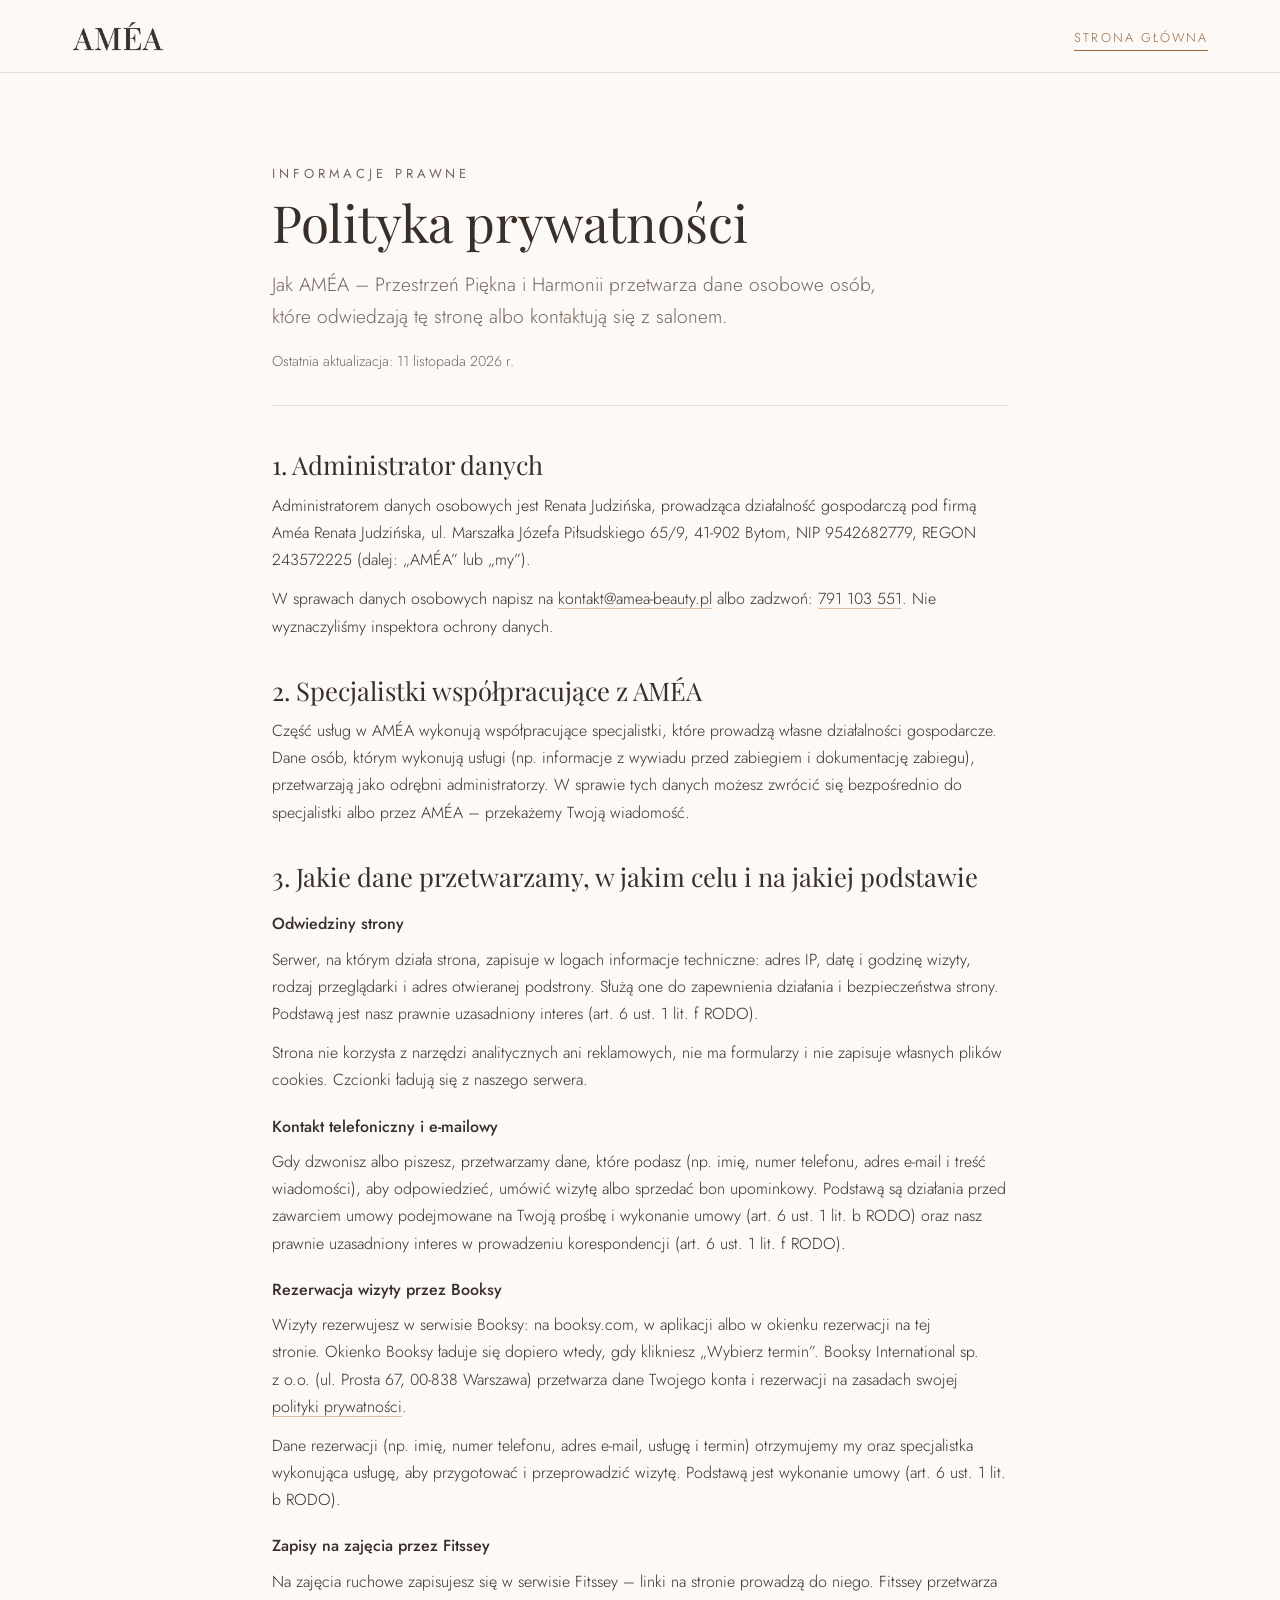
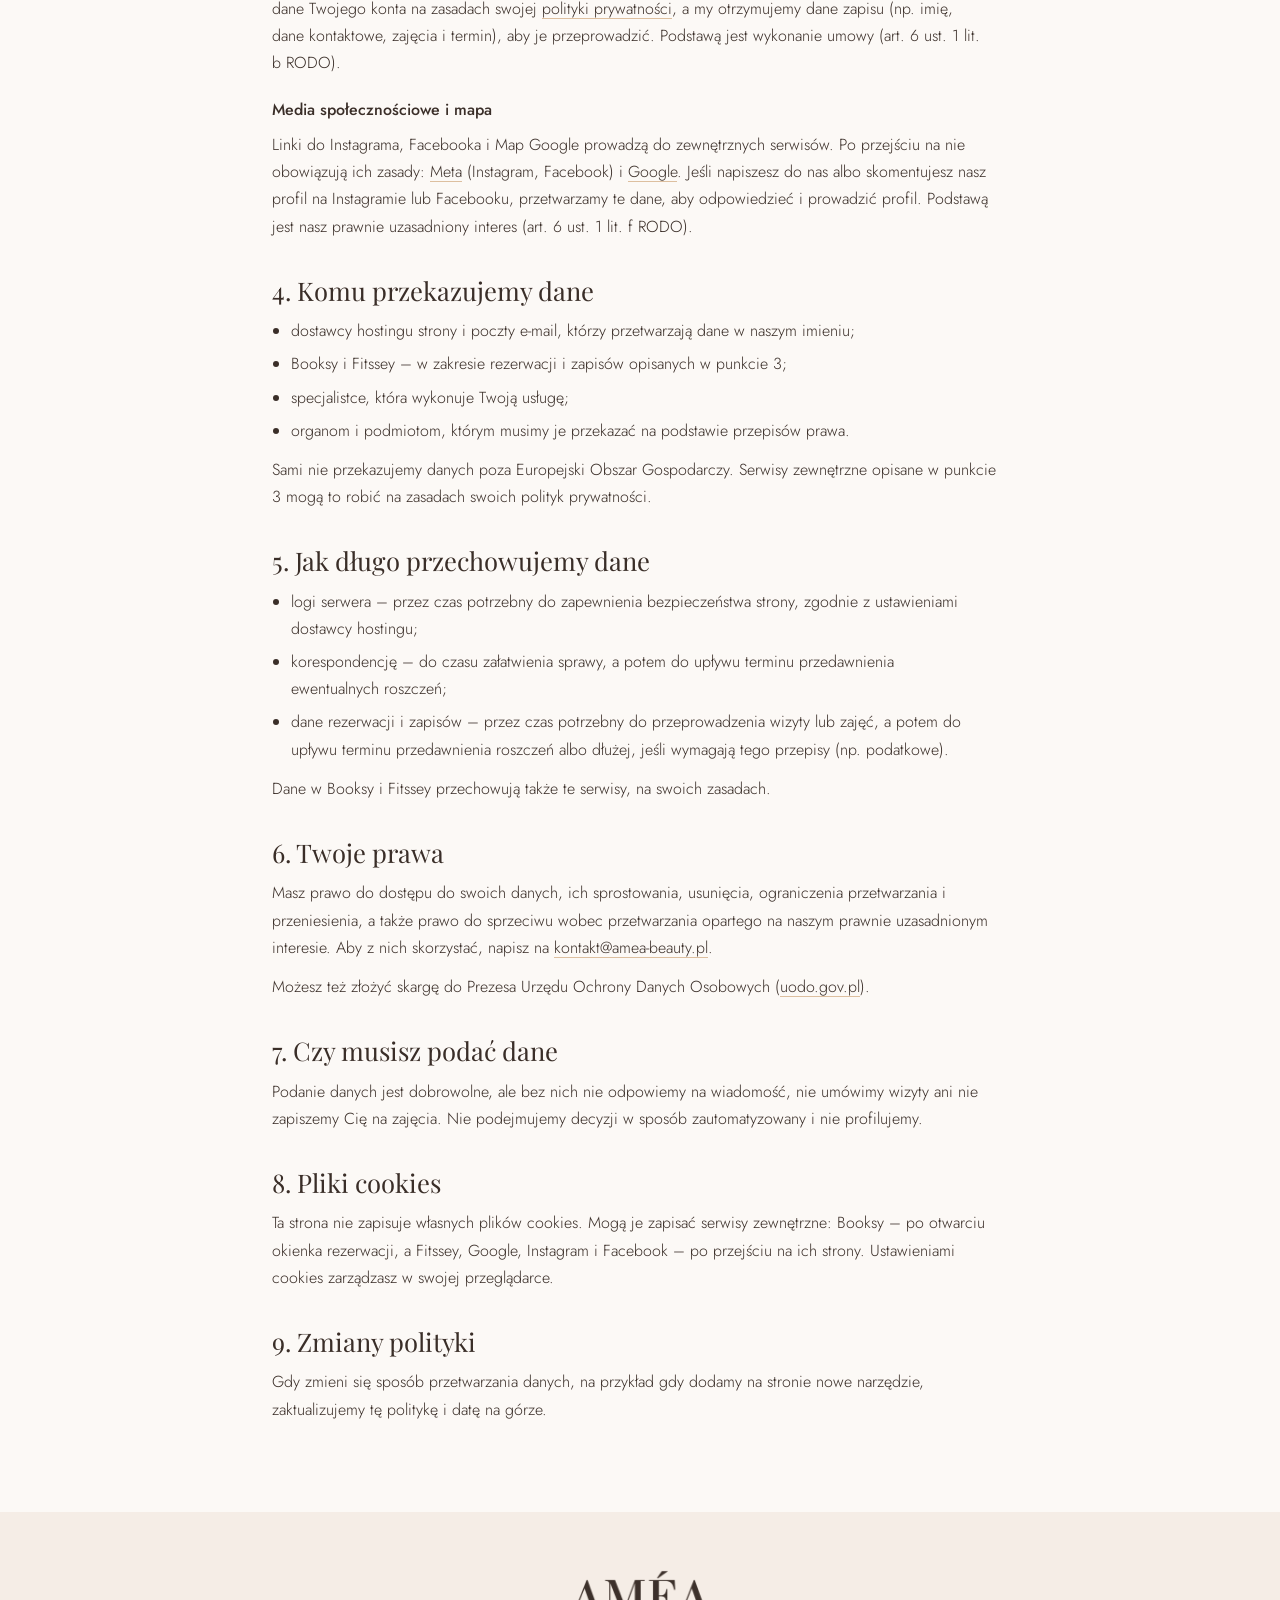
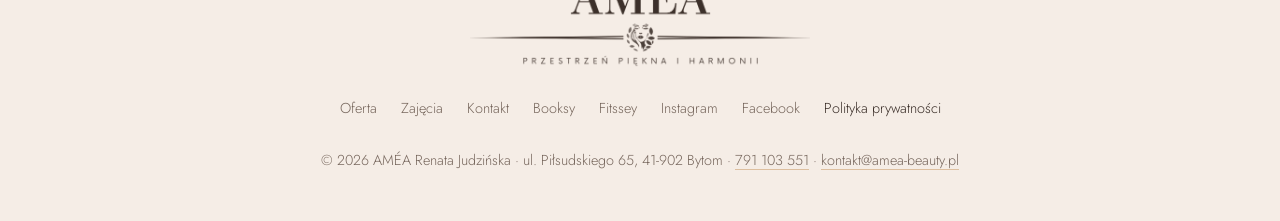
==== commit e70e31f1: "Zwykłe „&”, bez „®”, dane firmy z CEIDG w polityce - „&” w tekstach Playfair z fontu Jost (font „AME" ====
--- a/polityka-prywatnosci.html
+++ b/polityka-prywatnosci.html
@@ -40,8 +40,8 @@
 
     <section>
       <h2>1. Administrator danych</h2>
-      <!-- TODO(prawne): sprawdzić w CEIDG (po NIP) dokładną nazwę firmy i adres -->
-      <p>Administratorem danych osobowych jest Renata Judzińska, prowadząca działalność gospodarczą pod firmą Améa Renata Judzińska, ul. Piłsudskiego 65, 41-902 Bytom, NIP 9542682779 (dalej: „AMÉA” lub „my”).</p>
+      <!-- Firma i adres jak w CEIDG (sprawdzone 11.11.2026, wpis aktywny): stałe miejsce wykonywania działalności z numerem lokalu -->
+      <p>Administratorem danych osobowych jest Renata Judzińska, prowadząca działalność gospodarczą pod firmą Améa Renata Judzińska, ul. Marszałka Józefa Piłsudskiego 65/9, 41-902 Bytom, NIP 9542682779, REGON 243572225 (dalej: „AMÉA” lub „my”).</p>
       <p>W sprawach danych osobowych napisz na <a href="mailto:kontakt@amea-beauty.pl">kontakt@amea-beauty.pl</a> albo zadzwoń: <a href="tel:+48791103551">791 103 551</a>. Nie wyznaczyliśmy inspektora ochrony danych.</p>
     </section>
 
--- a/assets/css/styles.css
+++ b/assets/css/styles.css
@@ -11,6 +11,8 @@
 @font-face { font-family: "Playfair Display"; font-style: italic; font-weight: 400; font-display: swap; src: url(../fonts/playfair-display-italic-latin.woff2) format("woff2"); unicode-range: U+0000-00FF, U+0131, U+0152-0153, U+02BB-02BC, U+02C6, U+02DA, U+02DC, U+0304, U+0308, U+0329, U+2000-206F, U+20AC, U+2122, U+2191, U+2193, U+2212, U+2215, U+FEFF, U+FFFD; }
 @font-face { font-family: "Playfair Display"; font-style: normal; font-weight: 400 500; font-display: swap; src: url(../fonts/playfair-display-latin-ext.woff2) format("woff2"); unicode-range: U+0100-02BA, U+02BD-02C5, U+02C7-02CC, U+02CE-02D7, U+02DD-02FF, U+0304, U+0308, U+0329, U+1D00-1DBF, U+1E00-1E9F, U+1EF2-1EFF, U+2020, U+20A0-20AB, U+20AD-20C4, U+2113, U+2C60-2C7F, U+A720-A7FF; }
 @font-face { font-family: "Playfair Display"; font-style: normal; font-weight: 400 500; font-display: swap; src: url(../fonts/playfair-display-latin.woff2) format("woff2"); unicode-range: U+0000-00FF, U+0131, U+0152-0153, U+02BB-02BC, U+02C6, U+02DA, U+02DC, U+0304, U+0308, U+0329, U+2000-206F, U+20AC, U+2122, U+2191, U+2193, U+2212, U+2215, U+FEFF, U+FFFD; }
+/* Playfair's ampersand is an ornate swash; in display text "&" comes from Jost instead (first in --f-display, only U+0026) */
+@font-face { font-family: "AMEA Ampersand"; font-style: normal; font-weight: 300 500; font-display: swap; src: url(../fonts/jost-latin.woff2) format("woff2"); unicode-range: U+0026; }
 
 :root {
   --bg: #FCF9F6;        /* porcelain */
@@ -23,7 +25,7 @@
   --on-accent: #FFFFFF;
   --soft: #DDBF9F;      /* light caramel: image backdrops, details */
 
-  --f-display: "Playfair Display", "Bodoni 72", Didot, Georgia, serif;
+  --f-display: "AMEA Ampersand", "Playfair Display", "Bodoni 72", Didot, Georgia, serif;
   --f-body: "Jost", "Futura", "Century Gothic", system-ui, sans-serif;
 
   --step--1: .8125rem;
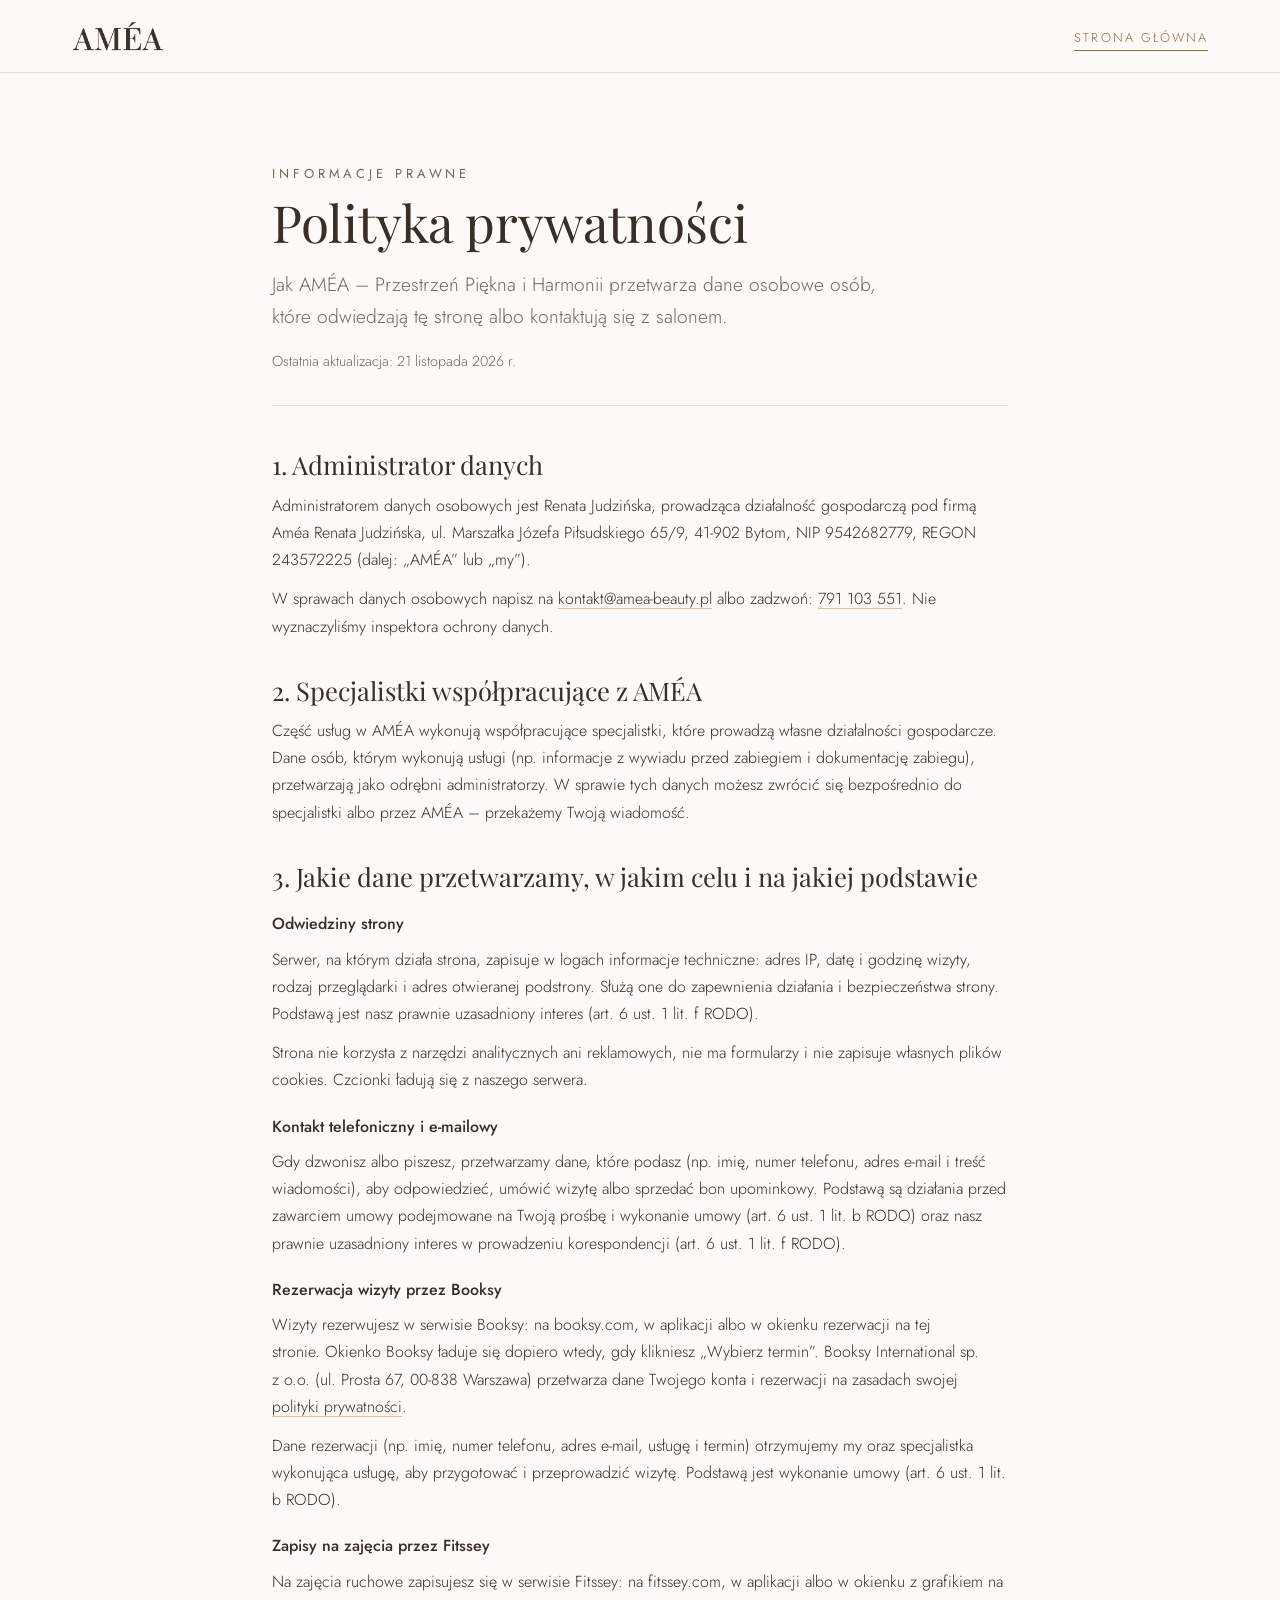
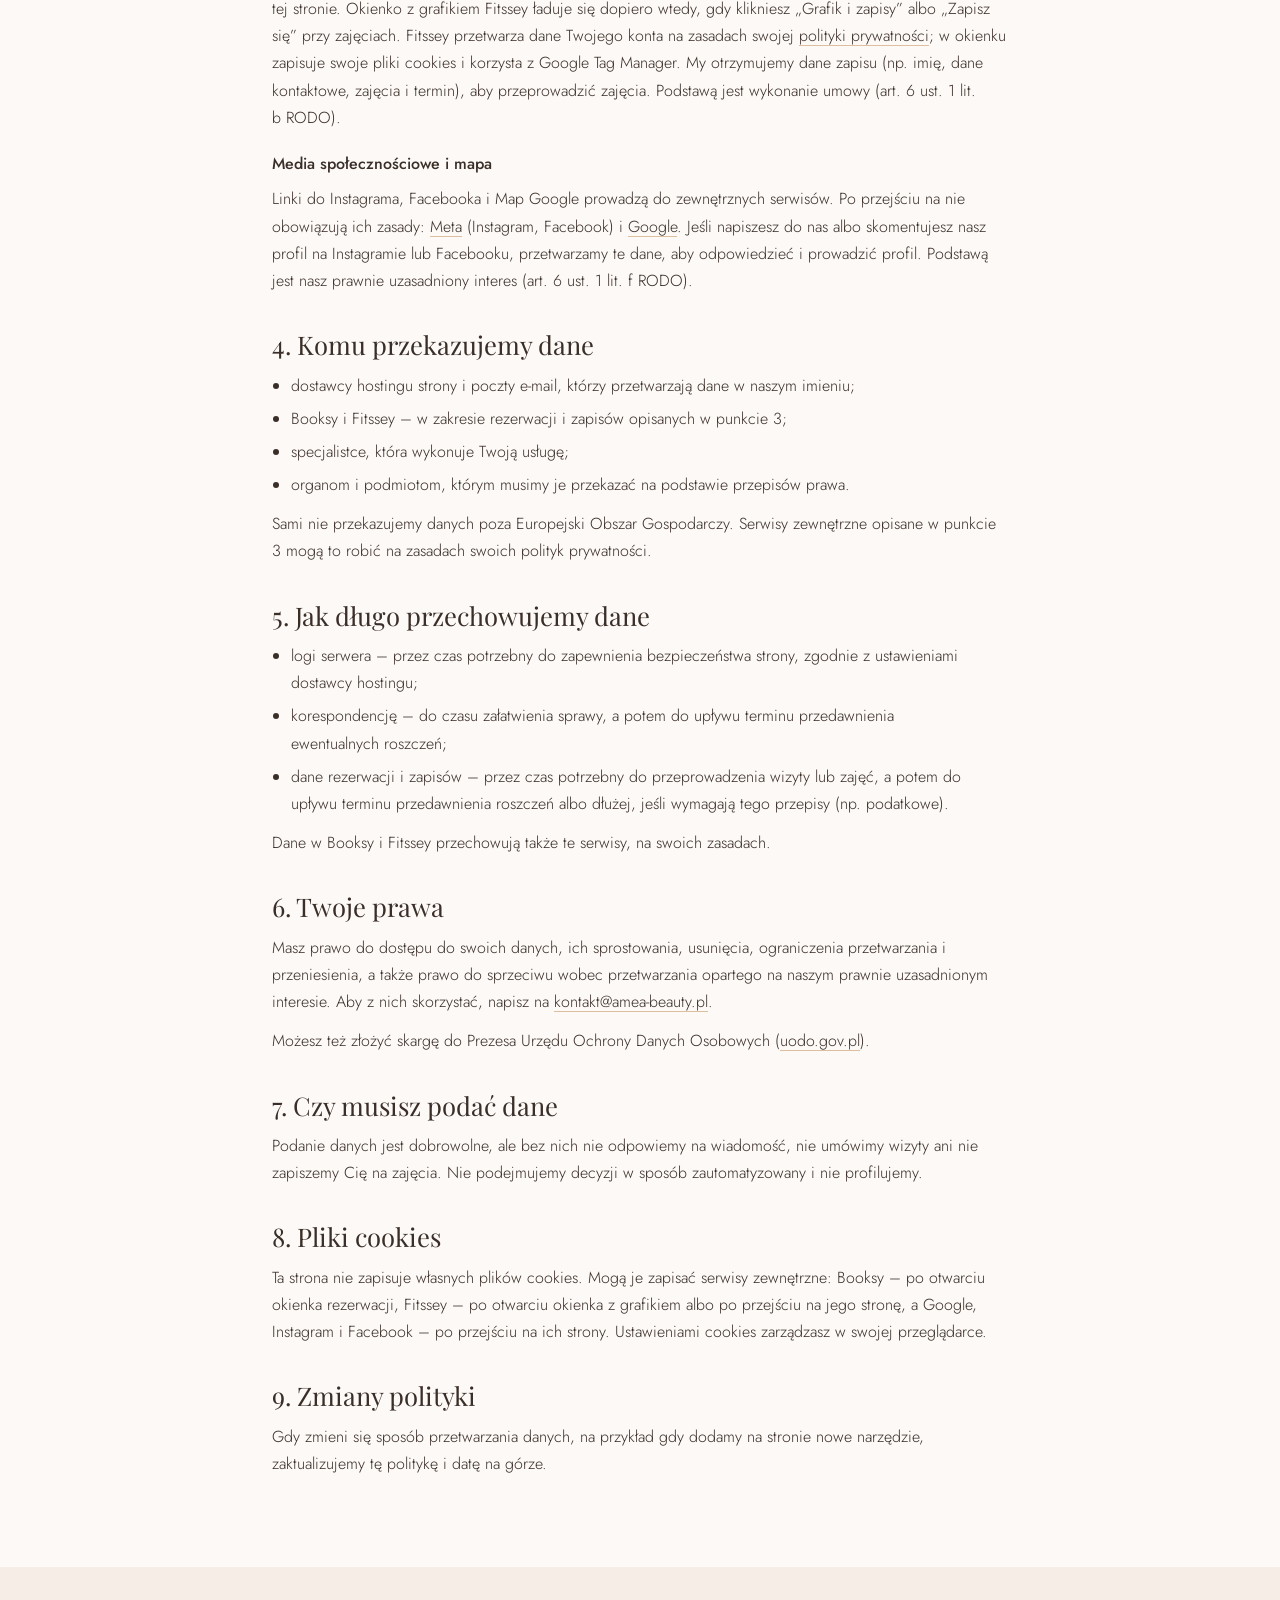
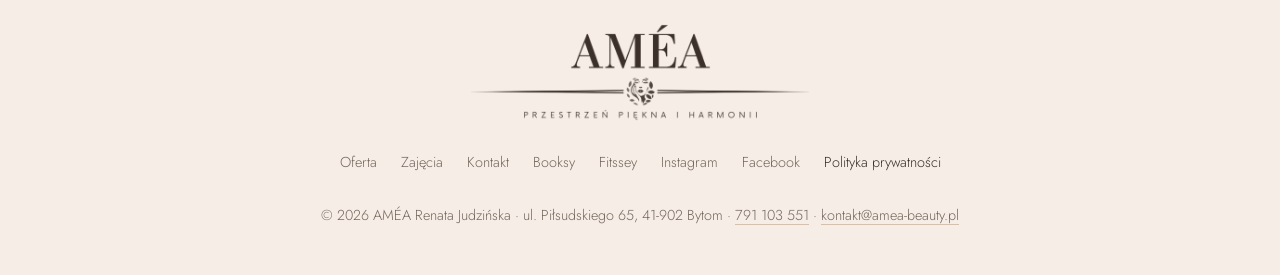
==== commit 84cafec5: "Grafik Fitssey w oknie, zajęcia Kasi w zakładce Ruch - „Grafik i zapisy”, karty w zakładce Ruch i li" ====
--- a/polityka-prywatnosci.html
+++ b/polityka-prywatnosci.html
@@ -27,7 +27,8 @@
 
 <!-- Polityka prywatności (RODO, art. 13). Dane administratora od salonu (10.11.2026), opis przetwarzania zgodny z tym,
      co strona faktycznie robi: bez formularzy, analityki i własnych cookies, fonty z naszego serwera, Booksy dopiero po
-     kliknięciu „Wybierz termin”. Przy każdej zmianie na stronie, która dotyka danych (np. widżet Fitssey, analityka),
+     kliknięciu „Wybierz termin”, grafik Fitssey (z ich cookies i Google Tag Manager) dopiero po kliknięciu „Grafik i zapisy”
+     albo „Zapisz się” (od 21.11.2026). Przy każdej zmianie na stronie, która dotyka danych (np. analityka, formularz),
      zaktualizować tę stronę i datę. Projekt – do przejrzenia przez osobę znającą RODO przed publikacją. -->
 <main id="main" class="legal">
   <div class="wrap">
@@ -35,7 +36,7 @@
       <p class="eyebrow">Informacje prawne</p>
       <h1>Polityka prywatności</h1>
       <p class="lead">Jak AMÉA – Przestrzeń Piękna i Harmonii przetwarza dane osobowe osób, które odwiedzają tę stronę albo kontaktują się z salonem.</p>
-      <p class="legal-date">Ostatnia aktualizacja: 11 listopada 2026 r.</p>
+      <p class="legal-date">Ostatnia aktualizacja: 21 listopada 2026 r.</p>
     </header>
 
     <section>
@@ -65,7 +66,7 @@
       <p>Dane rezerwacji (np. imię, numer telefonu, adres e-mail, usługę i termin) otrzymujemy my oraz specjalistka wykonująca usługę, aby przygotować i przeprowadzić wizytę. Podstawą jest wykonanie umowy (art. 6 ust. 1 lit. b RODO).</p>
 
       <h3>Zapisy na zajęcia przez Fitssey</h3>
-      <p>Na zajęcia ruchowe zapisujesz się w serwisie Fitssey – linki na stronie prowadzą do niego. Fitssey przetwarza dane Twojego konta na zasadach swojej <a href="https://fitssey.com/pl/informacje-prawne/polityka-prywatnosci" target="_blank" rel="noopener">polityki prywatności</a>, a my otrzymujemy dane zapisu (np. imię, dane kontaktowe, zajęcia i termin), aby je przeprowadzić. Podstawą jest wykonanie umowy (art. 6 ust. 1 lit. b RODO).</p>
+      <p>Na zajęcia ruchowe zapisujesz się w serwisie Fitssey: na fitssey.com, w aplikacji albo w okienku z grafikiem na tej stronie. Okienko z grafikiem Fitssey ładuje się dopiero wtedy, gdy klikniesz „Grafik i zapisy” albo „Zapisz się” przy zajęciach. Fitssey przetwarza dane Twojego konta na zasadach swojej <a href="https://fitssey.com/pl/informacje-prawne/polityka-prywatnosci" target="_blank" rel="noopener">polityki prywatności</a>; w okienku zapisuje swoje pliki cookies i korzysta z Google Tag Manager. My otrzymujemy dane zapisu (np. imię, dane kontaktowe, zajęcia i termin), aby przeprowadzić zajęcia. Podstawą jest wykonanie umowy (art. 6 ust. 1 lit. b RODO).</p>
 
       <h3>Media społecznościowe i mapa</h3>
       <p>Linki do Instagrama, Facebooka i Map Google prowadzą do zewnętrznych serwisów. Po przejściu na nie obowiązują ich zasady: <a href="https://www.facebook.com/privacy/policy/" target="_blank" rel="noopener">Meta</a> (Instagram, Facebook) i <a href="https://policies.google.com/privacy" target="_blank" rel="noopener">Google</a>. Jeśli napiszesz do nas albo skomentujesz nasz profil na Instagramie lub Facebooku, przetwarzamy te dane, aby odpowiedzieć i prowadzić profil. Podstawą jest nasz prawnie uzasadniony interes (art. 6 ust. 1 lit. f RODO).</p>
@@ -106,7 +107,7 @@
 
     <section>
       <h2>8. Pliki cookies</h2>
-      <p>Ta strona nie zapisuje własnych plików cookies. Mogą je zapisać serwisy zewnętrzne: Booksy – po otwarciu okienka rezerwacji, a Fitssey, Google, Instagram i Facebook – po przejściu na ich strony. Ustawieniami cookies zarządzasz w swojej przeglądarce.</p>
+      <p>Ta strona nie zapisuje własnych plików cookies. Mogą je zapisać serwisy zewnętrzne: Booksy – po otwarciu okienka rezerwacji, Fitssey – po otwarciu okienka z grafikiem albo po przejściu na jego stronę, a Google, Instagram i Facebook – po przejściu na ich strony. Ustawieniami cookies zarządzasz w swojej przeglądarce.</p>
     </section>
 
     <section>
--- a/assets/css/styles.css
+++ b/assets/css/styles.css
@@ -273,9 +273,6 @@
 
 .cards { display: grid; grid-template-columns: repeat(auto-fill, minmax(280px, 1fr)); gap: 16px; }
 /* Ruch has four cards: one row, 2 × 2 on laptops and tablets, one column on phones (no lone card in a second row) */
-#p-ruch .cards { grid-template-columns: repeat(4, minmax(0, 1fr)); }
-@media (max-width: 1100px) { #p-ruch .cards { grid-template-columns: repeat(2, minmax(0, 1fr)); } }
-@media (max-width: 600px) { #p-ruch .cards { grid-template-columns: 1fr; } }
 .card { background: var(--card); border: 1px solid var(--line); border-radius: var(--radius); padding: 26px; display: flex; flex-direction: column; gap: 14px; min-width: 0; }
 .card h3 { font-size: 1.4rem; }
 .card .for { color: var(--muted); font-size: .92rem; }
@@ -446,6 +443,16 @@
   .booking-card { flex: 1 1 auto; border-radius: 0; box-shadow: none; }
 }
 
+/* Schedule window (#classes-win): the booking window, wider for Fitssey's week grid. On a phone "Otwórz w Fitssey" stays
+   in the bar as the way out – logging in inside a frame can fail where the browser blocks third-party cookies. */
+.classes-win { --w: min(1060px, 100%); }
+/* Fitssey's page doesn't scroll in widget mode: the frame takes the height it reports and the card scrolls */
+.classes-win .booking-card { flex-basis: 900px; overflow-y: auto; overscroll-behavior: contain; }
+.classes-win .booking-card iframe { position: relative; inset: auto; display: block; min-height: 100%; }
+@media (max-width: 640px) {
+  .classes-win .booking-out { display: block; font-size: .66rem; letter-spacing: .14em; border-bottom-color: var(--line); }
+}
+
 /* ---------- Space gallery ---------- */
 
 .gallery { display: grid; grid-template-columns: repeat(12, 1fr); gap: 16px; margin-top: var(--head-gap); }
@@ -476,15 +483,57 @@
 
 /* ---------- Team ---------- */
 
-.team { display: grid; grid-template-columns: repeat(4, 1fr); gap: 24px; margin-top: var(--head-gap); }
-.person { display: grid; gap: 10px; min-width: 0; text-align: center; justify-items: center; align-content: start; }
+/* Two groups, as the two sides of the brand: Beauty | Wellbeing, three people each, side by side with a hairline between
+   (stacked below 1100 px). People are disclosure buttons (aria-expanded): nothing open at first, a click shows that
+   person's .bio below both groups, the same click again hides it. On a phone small arches with first names only. */
+.team { display: grid; grid-template-columns: minmax(0, 1fr) auto minmax(0, 1fr); gap: 0 clamp(24px, 4vw, 56px); align-items: start; margin-top: var(--head-gap); }
+.team-group { display: grid; gap: 22px; justify-items: center; }
+.team-sep { width: 1px; align-self: stretch; margin-top: 6px; background: var(--line); }
+.team-label { font-family: var(--f-display); font-style: italic; font-size: 1.9rem; line-height: 1; text-align: center; } /* no description: the roles under each person say it */
+.team-row { display: flex; gap: 18px; width: 100%; }
+@media (max-width: 1099px) {
+  .team { grid-template-columns: minmax(0, 1fr); gap: 40px; max-width: 760px; margin-inline: auto; }
+  .team-sep { display: none; }
+  .team-sep + .team-group { padding-top: 36px; border-top: 1px solid var(--line); }
+}
+.person { flex: 1 1 0; display: grid; grid-template-columns: minmax(0, 1fr); gap: 10px; min-width: 0; text-align: center; justify-items: center; align-content: start;
+  background: none; border: 0; padding: 0; font: inherit; color: inherit; cursor: pointer; -webkit-tap-highlight-color: transparent; }
 .portrait { width: 100%; max-width: 280px; aspect-ratio: 3 / 4; border-radius: var(--arch); background: linear-gradient(160deg, var(--bg), var(--soft)); display: grid; place-items: center; overflow: hidden; margin-bottom: 4px; }
 .portrait img { width: 100%; height: 100%; object-fit: cover; }
 .portrait .emblem { width: 22%; background: var(--muted); opacity: .45; } /* placeholder until a photo arrives */
-.person h3 { font-size: 1.4rem; }
-.person p { color: var(--muted); font-size: .92rem; }
-@media (max-width: 900px) { .team { grid-template-columns: 1fr 1fr; gap: 28px 16px; } }
-@media (max-width: 400px) { .person h3 { font-size: 1.2rem; } .person p { font-size: .85rem; } }
+.person .portrait { outline: 1px solid transparent; outline-offset: 0px; transition: opacity .25s ease-out, outline-color .3s ease-out, outline-offset .3s ease-out; }
+.person[aria-expanded="true"] .portrait { outline-color: var(--soft); outline-offset: 8px; } /* the arch line, as on the framed photos */
+.team.has-open .person[aria-expanded="false"] .portrait { opacity: .62; } /* the others step back while a bio is open */
+@media (hover: hover) {
+  .person[aria-expanded="false"]:hover .portrait { opacity: 1; outline-color: color-mix(in srgb, var(--soft) 60%, transparent); outline-offset: 8px; }
+}
+.person:focus-visible { outline: 0; }
+.person:focus-visible .portrait { outline: 2px solid var(--accent); outline-offset: 4px; opacity: 1; }
+.person-name { font-family: var(--f-display); font-size: 1.3rem; line-height: 1.2; transition: color .2s; }
+@media (max-width: 1099px) { .person-name { font-size: 1.4rem; } }
+.person[aria-expanded="true"] .person-name { color: var(--accent); }
+.person-role { color: var(--muted); font-size: .92rem; }
+.team-hint { margin-top: 32px; text-align: center; color: var(--muted); font-size: .92rem; }
+
+.bio { max-width: 44rem; margin: 48px auto 0; padding-top: 40px; border-top: 1px solid var(--line); display: grid; gap: 12px; justify-items: center; text-align: center; }
+.bio h3 { font-size: 2rem; margin-bottom: 8px; }
+.bio-text { display: grid; gap: 14px; line-height: 1.7; text-align: left; margin-bottom: 8px; }
+
+@media (max-width: 600px) {
+  .team { gap: 28px; }
+  .team-group { gap: 14px; }
+  .team-sep + .team-group { padding-top: 26px; }
+  .team-label { font-size: 1.5rem; }
+  .team-row { gap: 12px; }
+  .person { gap: 6px; }
+  .person-role { display: none; }
+  .person-name { font-size: .95rem; }
+  .person[aria-expanded="true"] .portrait { outline-offset: 5px; }
+  .person:focus-visible .portrait { outline-offset: 2px; }
+  .team-hint { margin-top: 20px; font-size: .85rem; }
+  .bio { margin-top: 28px; padding-top: 28px; }
+  .bio h3 { font-size: 1.7rem; }
+}
 
 /* ---------- Reviews ---------- */
 
@@ -503,7 +552,15 @@
 .quotes blockquote::before { content: "\201C"; font-family: var(--f-display); font-size: 3.4rem; line-height: 1; height: .5em; color: var(--soft); }
 .quotes p { font-family: var(--f-display); font-size: 1.15rem; line-height: 1.45; font-style: italic; }
 .quotes footer { font-size: .85rem; color: var(--muted); }
-.reviews-more { margin-top: 24px; display: flex; flex-wrap: wrap; gap: 12px 32px; }
+/* Under the quotes, after a hairline: the invitation to write a review left, links to all reviews right */
+.reviews-foot { margin-top: 32px; padding-top: 24px; border-top: 1px solid var(--line); display: flex; flex-wrap: wrap; justify-content: space-between; align-items: baseline; gap: 16px 32px; }
+/* Both halves open the same way: a Playfair italic lead, then the links */
+.reviews-ask, .reviews-read { display: flex; flex-wrap: wrap; align-items: baseline; gap: 6px 14px; }
+.reviews-ask > span:first-child, .reviews-read > span:first-child { font-family: var(--f-display); font-style: italic; font-size: 1.35rem; }
+.reviews-read .and { color: var(--muted); margin-inline: -4px; }
+/* Underline drawn by the font, right under the letters (skips the Ę ogonek), so the small links sit level with the italic */
+.reviews-foot .link { padding-block: 0; background: none; text-decoration: underline 1px var(--accent); text-underline-offset: 5px; text-decoration-skip-ink: auto; transition: color .25s, text-decoration-color .25s; }
+.reviews-foot .link:hover, .reviews-foot .link:focus-visible { color: var(--ink); text-decoration-color: var(--ink); }
 
 /* ---------- Voucher ---------- */
 
@@ -609,7 +666,7 @@
   .divider.reveal.is-in::before, .divider.reveal.is-in::after { scale: 1; }
 
   /* Answers to a click: the chosen offer panel and the mobile menu fade in, the price list unfolds */
-  .panel:not([hidden]) { animation: rise .35s ease-out; }
+  .panel:not([hidden]), .bio:not([hidden]) { animation: rise .35s ease-out; }
   @media (max-width: 1000px) { .nav.open { animation: rise .25s ease-out; } }
   details.more { interpolate-size: allow-keywords; }
   details.more::details-content { block-size: 0; overflow: hidden; transition: block-size .35s ease, content-visibility .35s allow-discrete; }
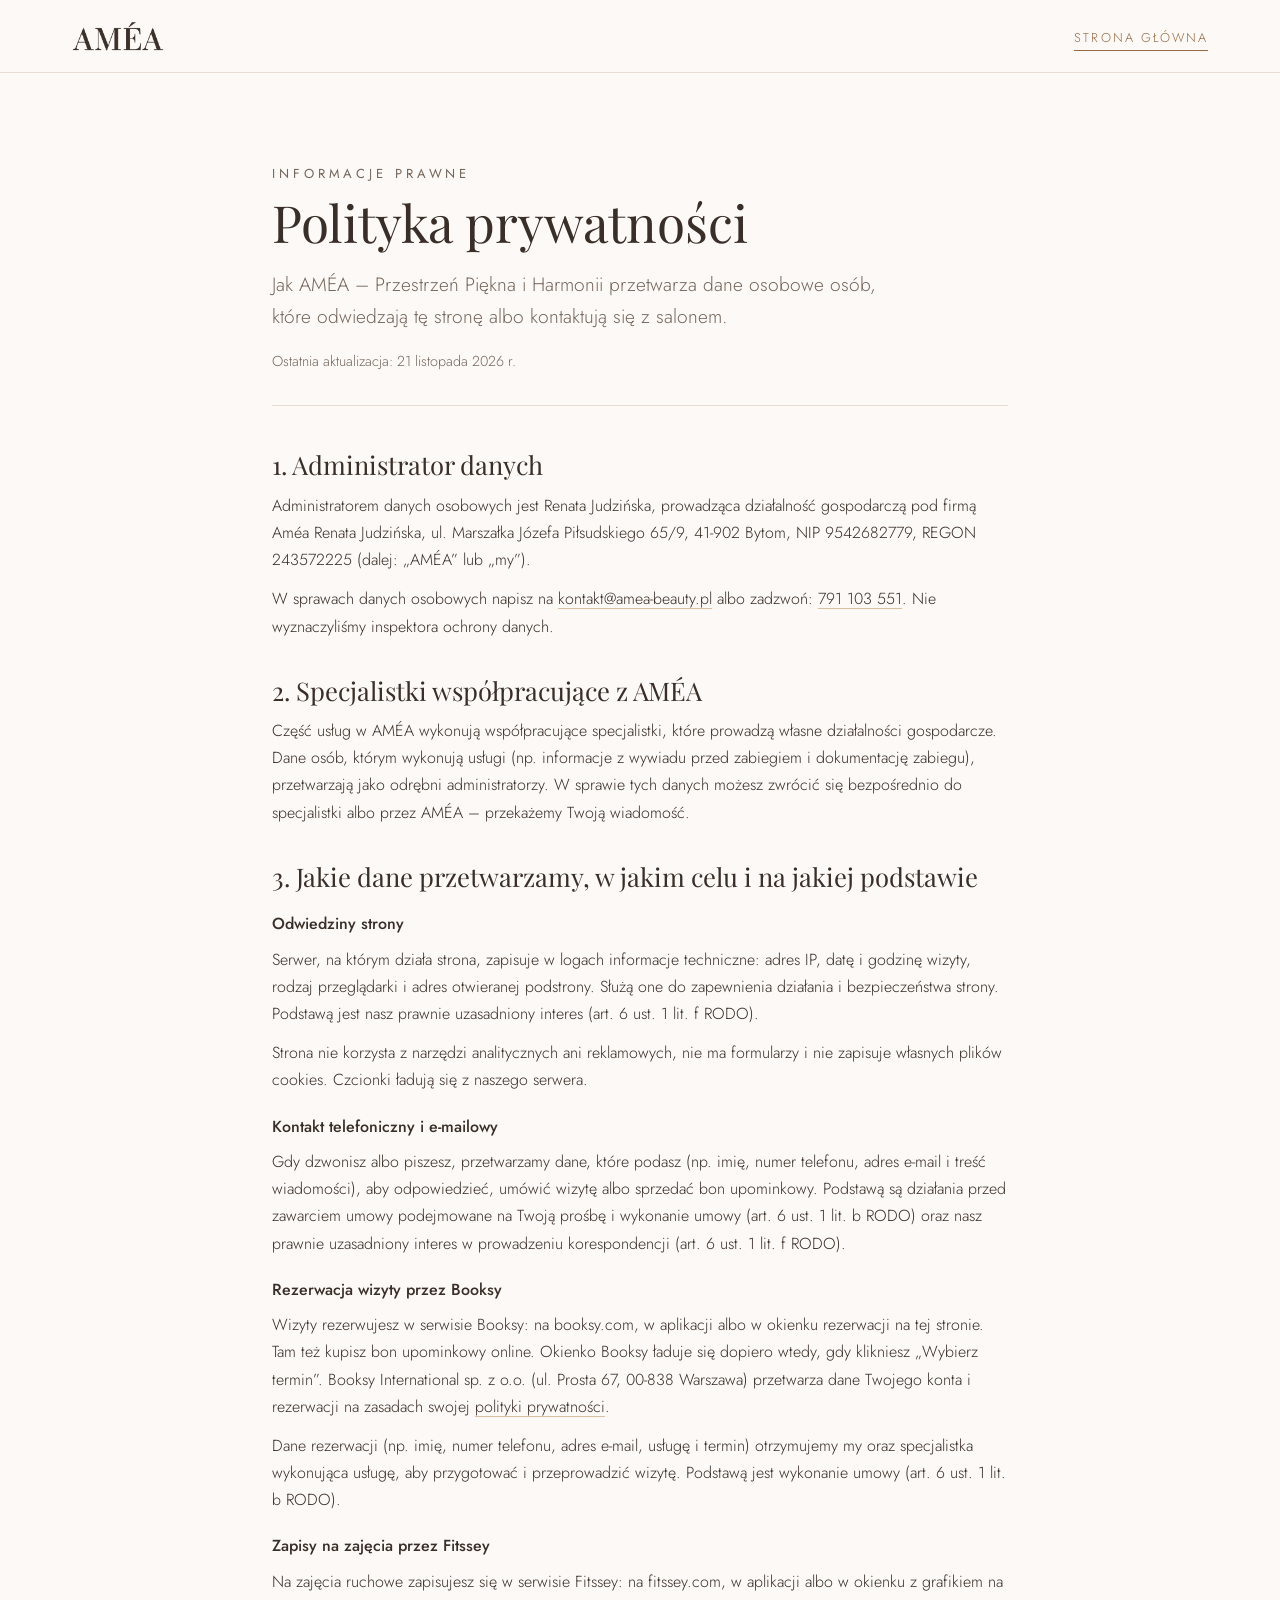
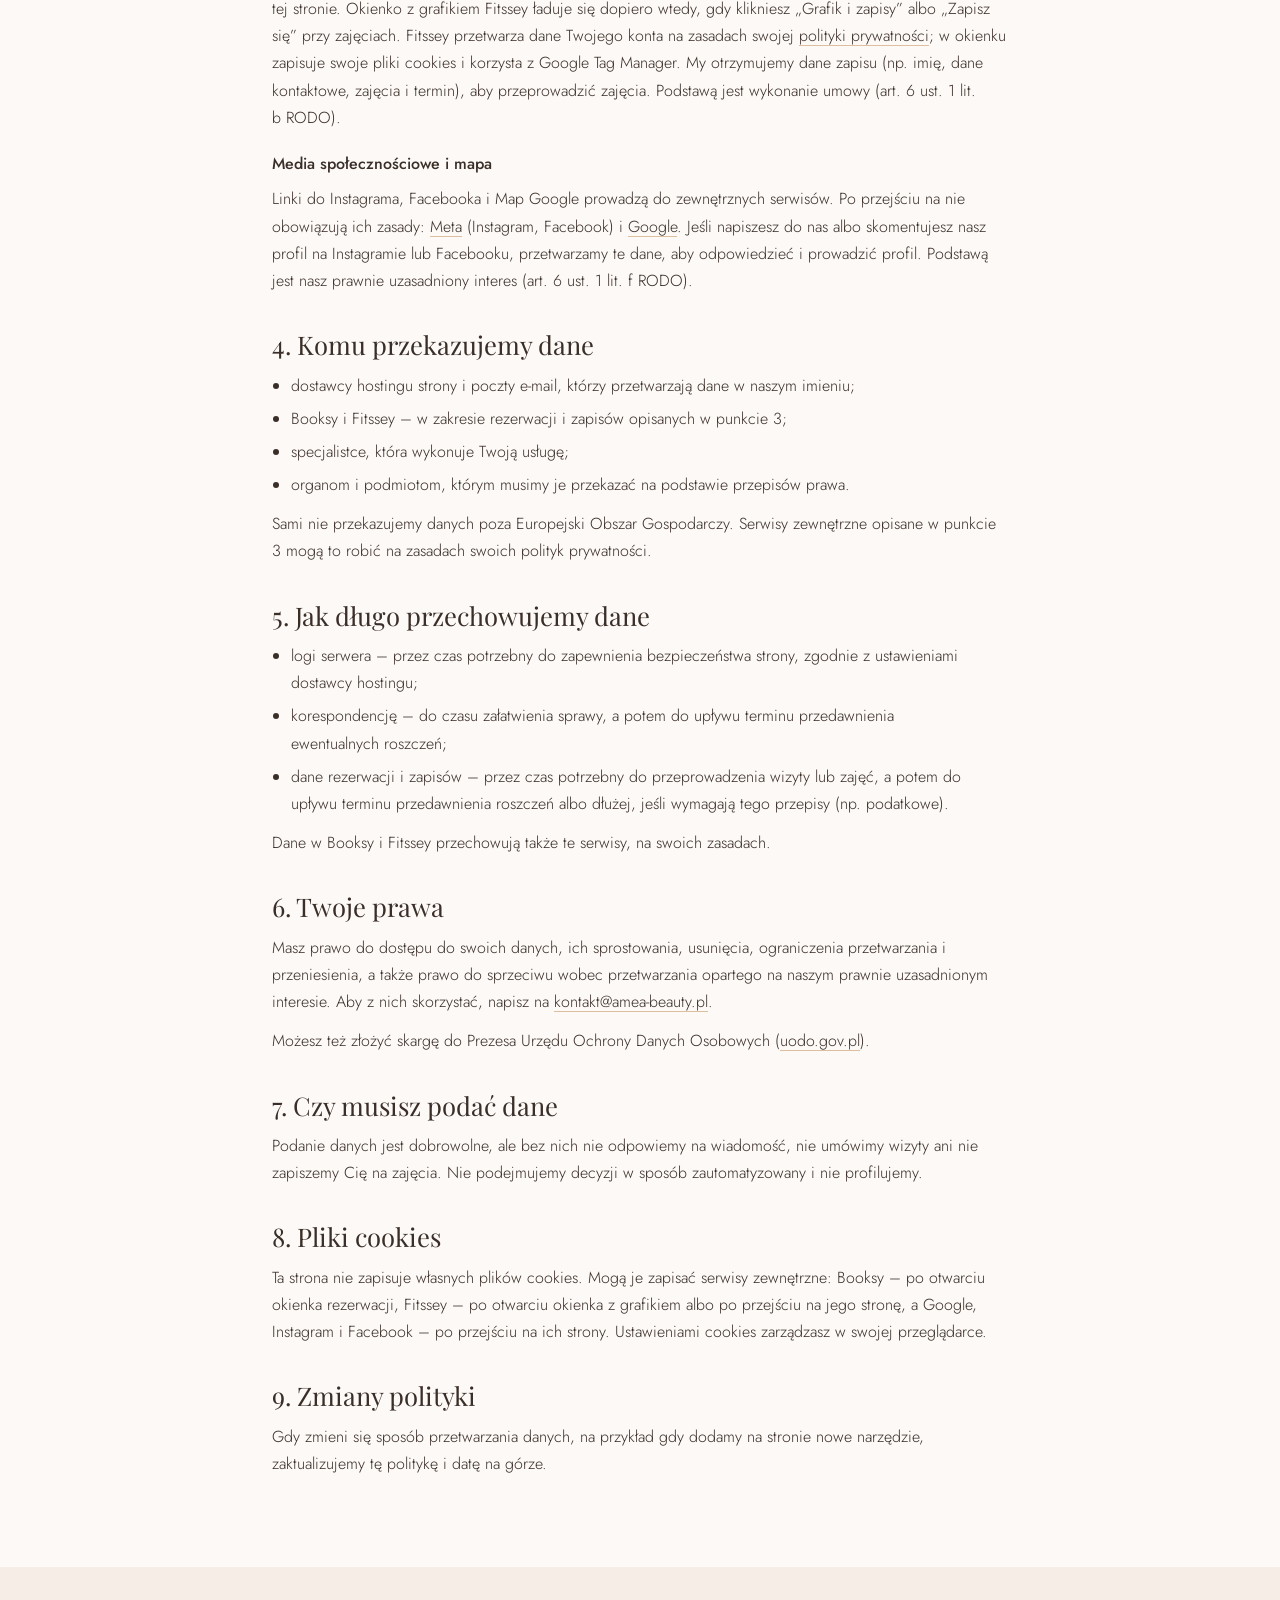
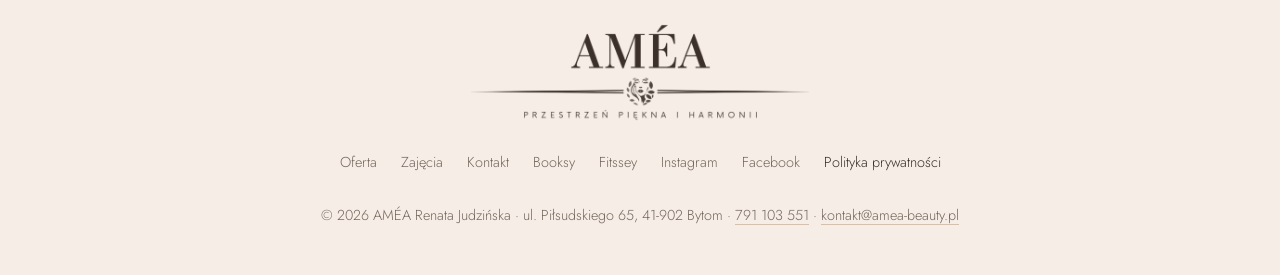
==== commit 25c0ec77: "Bon: zakup online w Booksy, lżejsza karta - Salon włączył sprzedaż bonów w Booksy: przycisk „Kup bon" ====
--- a/polityka-prywatnosci.html
+++ b/polityka-prywatnosci.html
@@ -62,7 +62,7 @@
       <p>Gdy dzwonisz albo piszesz, przetwarzamy dane, które podasz (np. imię, numer telefonu, adres e-mail i treść wiadomości), aby odpowiedzieć, umówić wizytę albo sprzedać bon upominkowy. Podstawą są działania przed zawarciem umowy podejmowane na Twoją prośbę i wykonanie umowy (art. 6 ust. 1 lit. b RODO) oraz nasz prawnie uzasadniony interes w prowadzeniu korespondencji (art. 6 ust. 1 lit. f RODO).</p>
 
       <h3>Rezerwacja wizyty przez Booksy</h3>
-      <p>Wizyty rezerwujesz w serwisie Booksy: na booksy.com, w aplikacji albo w okienku rezerwacji na tej stronie. Okienko Booksy ładuje się dopiero wtedy, gdy klikniesz „Wybierz termin”. Booksy International sp. z o.o. (ul. Prosta 67, 00-838 Warszawa) przetwarza dane Twojego konta i rezerwacji na zasadach swojej <a href="https://booksy.com/pl-pl/p/privacy" target="_blank" rel="noopener">polityki prywatności</a>.</p>
+      <p>Wizyty rezerwujesz w serwisie Booksy: na booksy.com, w aplikacji albo w okienku rezerwacji na tej stronie. Tam też kupisz bon upominkowy online. Okienko Booksy ładuje się dopiero wtedy, gdy klikniesz „Wybierz termin”. Booksy International sp. z o.o. (ul. Prosta 67, 00-838 Warszawa) przetwarza dane Twojego konta i rezerwacji na zasadach swojej <a href="https://booksy.com/pl-pl/p/privacy" target="_blank" rel="noopener">polityki prywatności</a>.</p>
       <p>Dane rezerwacji (np. imię, numer telefonu, adres e-mail, usługę i termin) otrzymujemy my oraz specjalistka wykonująca usługę, aby przygotować i przeprowadzić wizytę. Podstawą jest wykonanie umowy (art. 6 ust. 1 lit. b RODO).</p>
 
       <h3>Zapisy na zajęcia przez Fitssey</h3>
--- a/assets/css/styles.css
+++ b/assets/css/styles.css
@@ -575,17 +575,19 @@
 .voucher::before { content: ""; position: absolute; inset: 10px; border: 1px solid color-mix(in srgb, var(--soft) 70%, transparent); border-radius: calc(var(--radius) - 4px); pointer-events: none; }
 .voucher-note { font-size: .9rem; color: var(--muted); padding-top: 14px; border-top: 1px solid var(--line); max-width: 58ch; }
 .voucher > .stack { grid-column: 1; }
-.voucher > .btn { grid-column: 3; }
+/* One action: buy online; under it where to look on Booksy (the phone number is in the text) */
+.voucher > .voucher-buy { grid-column: 3; display: grid; gap: 12px; justify-items: center; text-align: center; }
+.voucher-hint { font-size: .85rem; color: var(--muted); line-height: 1.5; }
 /* absolutely positioned in the middle grid column (the positioned grid is its containing block; both lines are needed,
    for an absolutely positioned item an "auto" end line means the container's padding edge) */
 .voucher-mark { position: absolute; z-index: -1; grid-column: 2 / 3; grid-row: 1 / 2; width: 170px; left: 50%; top: 50%; translate: -50% -50%; background: var(--accent); opacity: .1; } /* emblem.png is 128 px: keep it small */
 @media (max-width: 1000px) {
   .voucher { grid-template-columns: 1fr; }
-  .voucher > .stack, .voucher > .btn { grid-column: 1; }
-  .voucher > .btn { justify-self: start; }
+  .voucher > .stack, .voucher > .voucher-buy { grid-column: 1; }
+  .voucher > .voucher-buy { justify-items: start; text-align: left; }
   .voucher-mark { grid-column: auto; grid-row: auto; width: 160px; left: auto; right: -24px; top: 24%; translate: 0 -50%; } /* the card is the containing block again */
 }
-@media (max-width: 700px) { .voucher > .btn { justify-self: stretch; } }
+@media (max-width: 520px) { .voucher > .voucher-buy { justify-items: stretch; } } /* full-width button on a phone, like the other CTAs */
 
 /* ---------- Contact ---------- */
 
